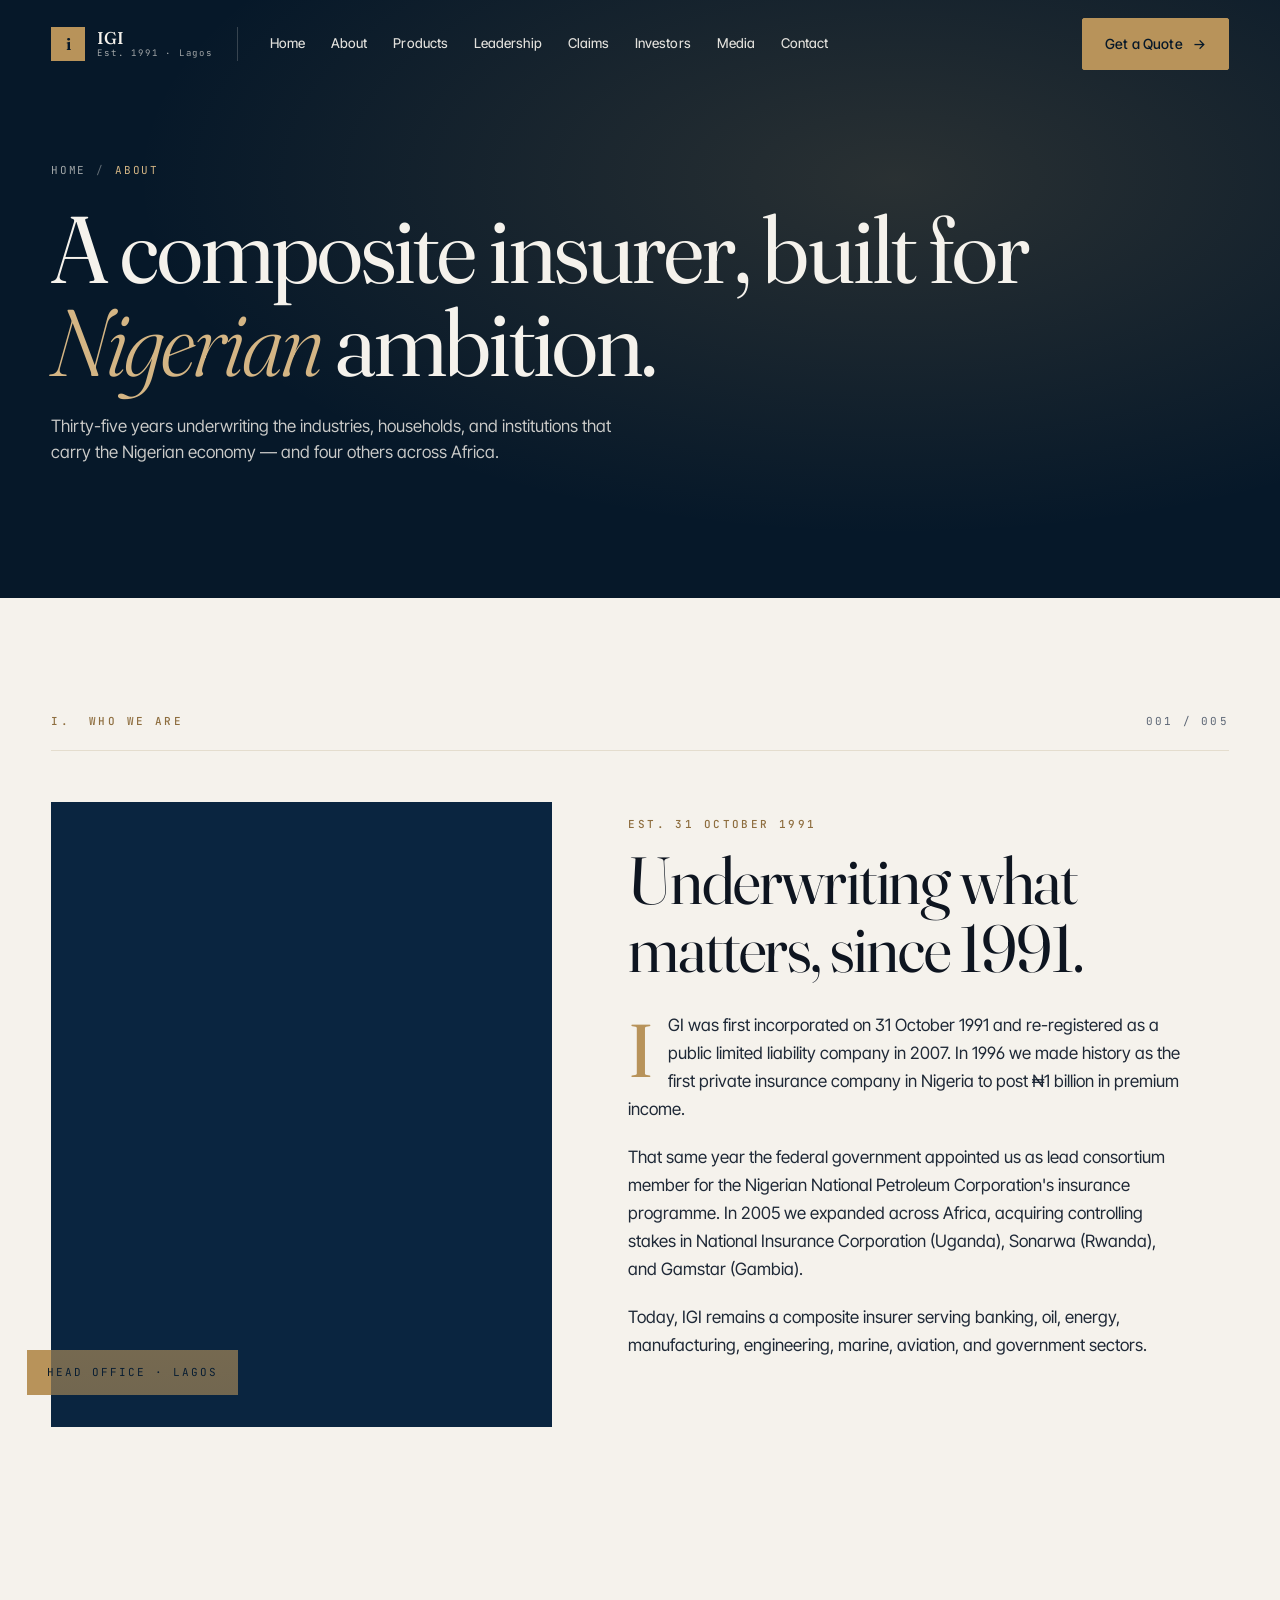
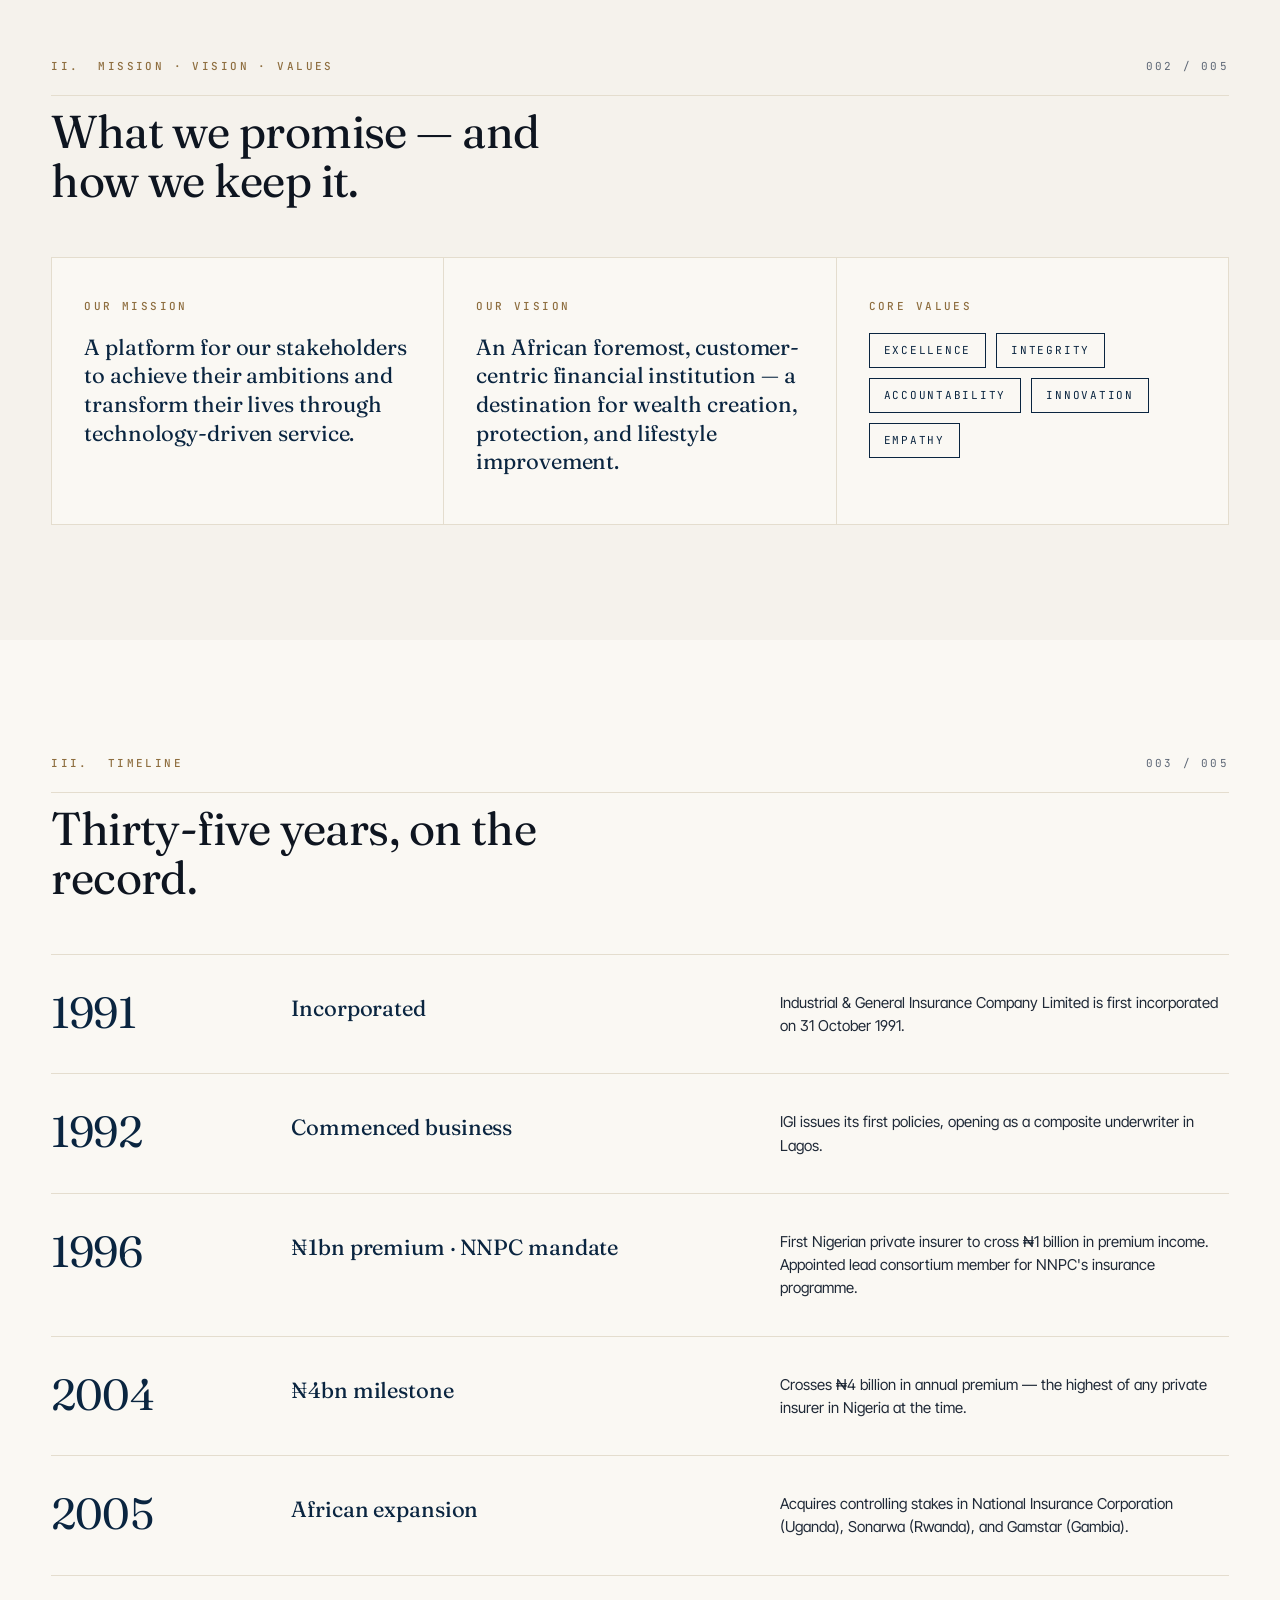
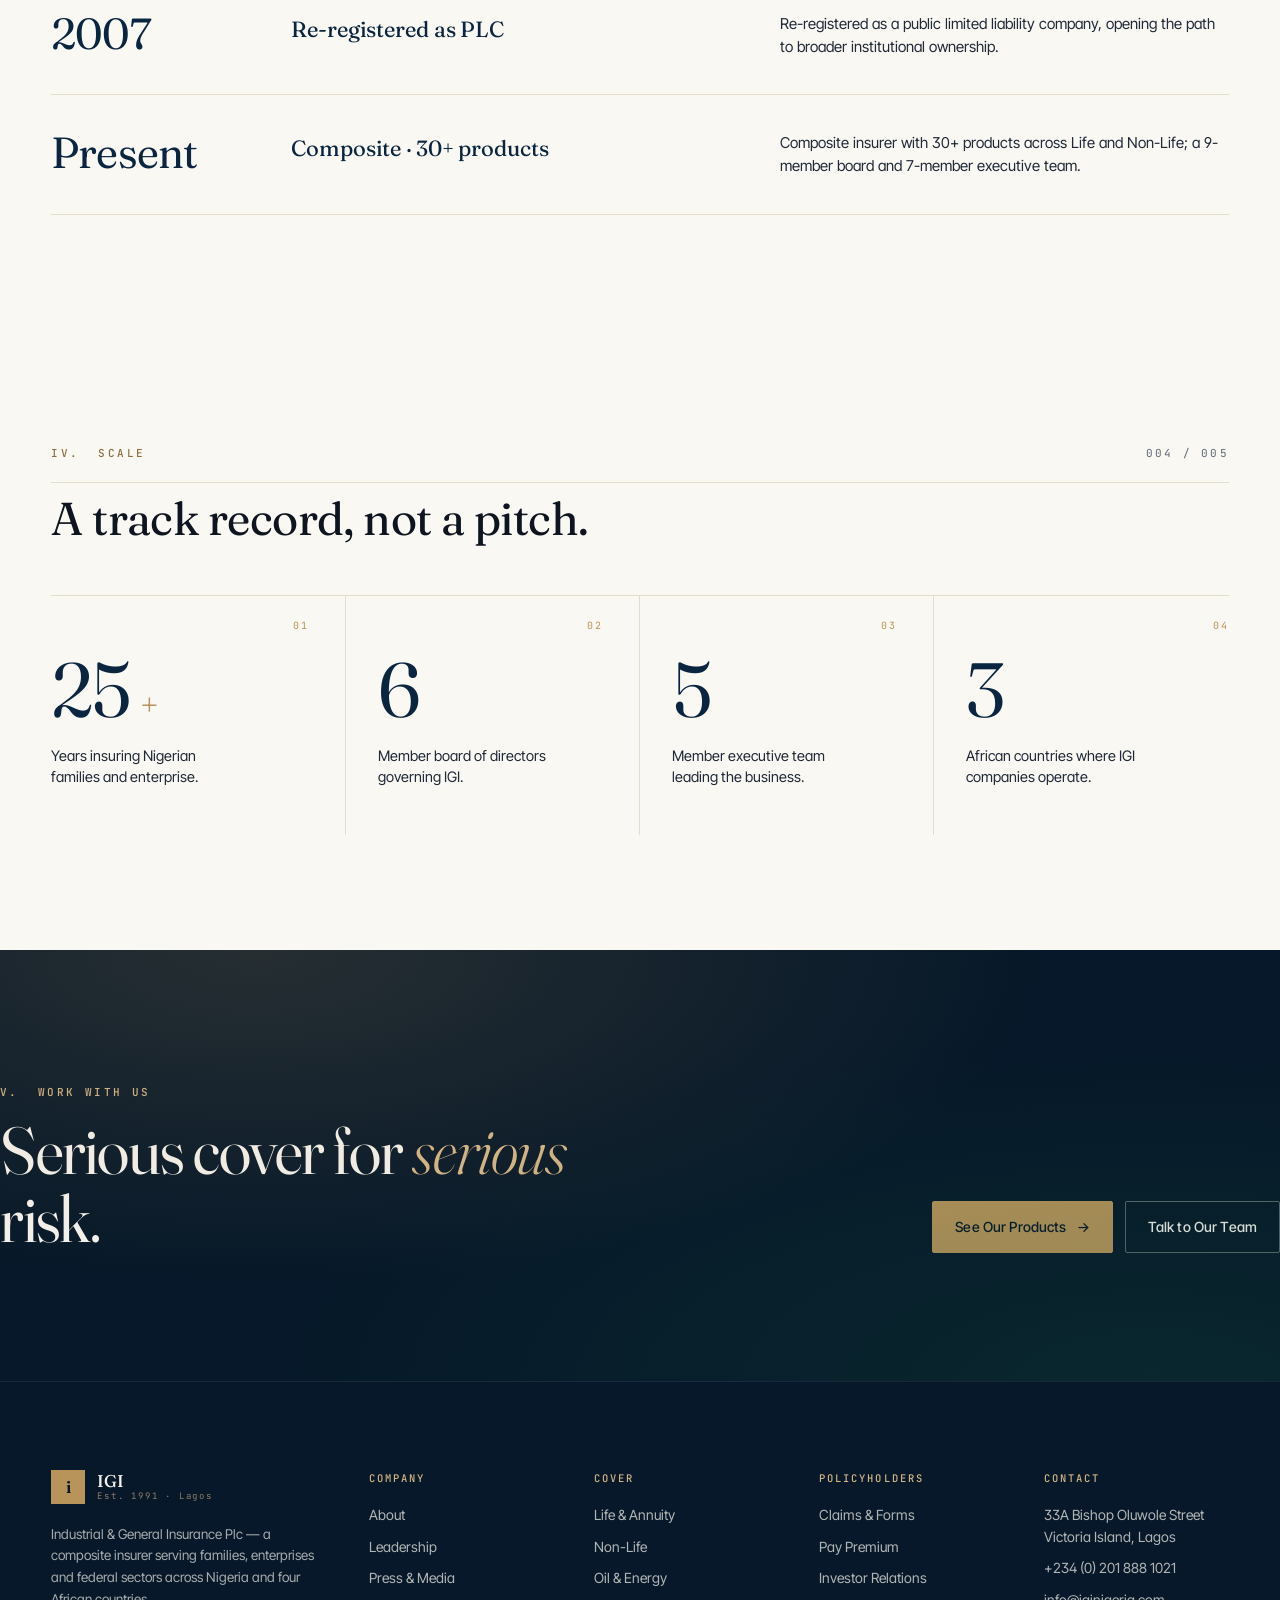
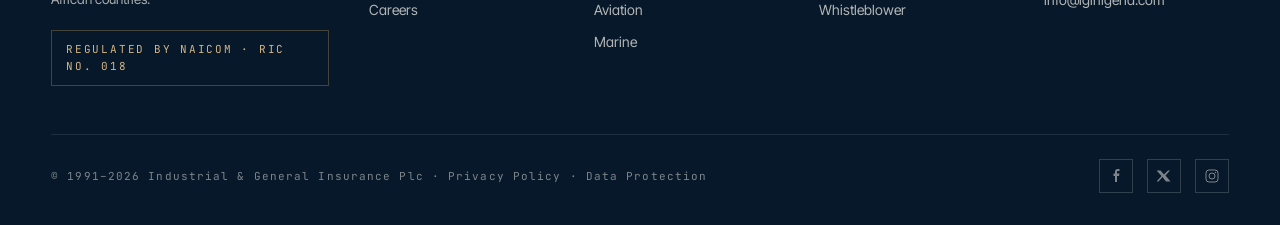
==== about.html @ 30a7a29e "Initial commit — IGI speculative redesign Static HTML/CSS/JS build of Industrial & General Insurance" ====
<!doctype html>
<html lang="en">
<head>
<meta charset="utf-8">
<meta name="viewport" content="width=device-width, initial-scale=1">
<title>About · IGI</title>
<link rel="preconnect" href="https://fonts.googleapis.com">
<link rel="preconnect" href="https://fonts.gstatic.com" crossorigin>
<link href="https://fonts.googleapis.com/css2?family=Fraunces:ital,opsz,wght@0,9..144,300..600;1,9..144,300..500&family=Inter+Tight:wght@380;400;450;500;600&family=JetBrains+Mono:wght@400;500&display=swap" rel="stylesheet">
<link rel="stylesheet" href="assets/styles.css">
</head>
<body>

<header class="nav is-light">
  <div class="container nav__inner">
    <a href="index.html" class="nav__logo">
      <div class="nav__logo-mark">i</div>
      <div class="nav__logo-text">IGI<small>Est. 1991 · Lagos</small></div>
    </a>
    <nav class="nav__links" aria-label="Primary">
      <a class="nav__link" href="index.html">Home</a>
      <a class="nav__link is-active" href="about.html">About</a>
      <a class="nav__link" href="products.html">Products</a>
      <a class="nav__link" href="leadership.html">Leadership</a>
      <a class="nav__link" href="claims.html">Claims</a>
      <a class="nav__link" href="investors.html">Investors</a>
      <a class="nav__link" href="media.html">Media</a>
      <a class="nav__link" href="contact.html">Contact</a>
    </nav>
    <div class="nav__cta">
      <a href="index.html#quote" class="btn btn--primary">Get a Quote <span class="btn__arrow">→</span></a>
      <button class="nav__toggle" type="button" aria-label="Toggle menu" aria-expanded="false">
        <span></span><span></span><span></span>
      </button>
    </div>
  </div>
</header>
<nav class="nav__mobile" aria-label="Mobile">
  <a href="index.html">Home</a>
  <a href="about.html" class="is-active">About</a>
  <a href="products.html">Products</a>
  <a href="leadership.html">Leadership</a>
  <a href="claims.html">Claims</a>
  <a href="investors.html">Investors</a>
  <a href="media.html">Media</a>
  <a href="contact.html">Contact</a>
  <a href="index.html#quote" class="btn btn--primary">Get a Quote <span class="btn__arrow">→</span></a>
</nav>

<!-- PAGE HERO -->
<section class="page-hero" data-screen-label="01 About Hero">
  <div class="container">
    <div class="crumbs">
      <a href="index.html">Home</a><span class="crumbs__sep">/</span><span style="color:var(--brass-light)">About</span>
    </div>
    <h1 class="display-xl" style="margin-top:24px">A composite insurer, built for <em>Nigerian</em> ambition.</h1>
    <p class="page-hero__lede lede" style="margin-top:24px">Thirty-five years underwriting the industries, households, and institutions that carry the Nigerian economy — and four others across Africa.</p>
  </div>
</section>

<!-- INTRO + DROP CAP -->
<section class="section history">
  <div class="container">
    <div class="section-head reveal">
      <div class="section-head__row">
        <span class="eyebrow">I. &nbsp;Who we are</span>
        <span class="numeral">001 / 005</span>
      </div>
    </div>
    <div class="history__grid">
      <div class="history__media reveal">
        <div class="ph" data-ph="IGI Head Office / Victoria Island, Lagos" data-ratio="4/5" data-ph-variant="brass"></div>
        <div class="tag">Head Office · Lagos</div>
      </div>
      <div class="history__copy reveal">
        <span class="eyebrow">Est. 31 October 1991</span>
        <h2 class="display-l">Underwriting what matters, since 1991.</h2>
        <p class="body-l drop">IGI was first incorporated on 31 October 1991 and re-registered as a public limited liability company in 2007. In 1996 we made history as the first private insurance company in Nigeria to post ₦1 billion in premium income.</p>
        <p class="body-l">That same year the federal government appointed us as lead consortium member for the Nigerian National Petroleum Corporation's insurance programme. In 2005 we expanded across Africa, acquiring controlling stakes in National Insurance Corporation (Uganda), Sonarwa (Rwanda), and Gamstar (Gambia).</p>
        <p class="body-l">Today, IGI remains a composite insurer serving banking, oil, energy, manufacturing, engineering, marine, aviation, and government sectors.</p>
      </div>
    </div>
  </div>
</section>

<!-- MISSION / VISION / VALUES -->
<section class="section" style="background:var(--ivory)" data-screen-label="03 MVV">
  <div class="container">
    <div class="section-head reveal">
      <div class="section-head__row">
        <span class="eyebrow">II. &nbsp;Mission · Vision · Values</span>
        <span class="numeral">002 / 005</span>
      </div>
      <h2 class="display-m" style="max-width:20ch; margin:0;">What we promise — and how we keep it.</h2>
    </div>
    <div class="mvv__grid reveal-stagger">
      <div class="mvv__cell">
        <h3>Our Mission</h3>
        <p>A platform for our stakeholders to achieve their ambitions and transform their lives through technology-driven service.</p>
      </div>
      <div class="mvv__cell">
        <h3>Our Vision</h3>
        <p>An African foremost, customer-centric financial institution — a destination for wealth creation, protection, and lifestyle improvement.</p>
      </div>
      <div class="mvv__cell">
        <h3>Core Values</h3>
        <div class="mvv__values" style="margin-top:8px;">
          <span>Excellence</span>
          <span>Integrity</span>
          <span>Accountability</span>
          <span>Innovation</span>
          <span>Empathy</span>
        </div>
      </div>
    </div>
  </div>
</section>

<!-- TIMELINE -->
<section class="section timeline" data-screen-label="04 Timeline">
  <div class="container">
    <div class="section-head reveal">
      <div class="section-head__row">
        <span class="eyebrow">III. &nbsp;Timeline</span>
        <span class="numeral">003 / 005</span>
      </div>
      <h2 class="display-m" style="margin:0; max-width:18ch;">Thirty-five years, on the record.</h2>
    </div>
    <div class="timeline__list">
      <div class="tl-row reveal">
        <div class="tl-row__year">1991</div>
        <h3 class="tl-row__title">Incorporated</h3>
        <p class="tl-row__body">Industrial &amp; General Insurance Company Limited is first incorporated on 31 October 1991.</p>
      </div>
      <div class="tl-row reveal">
        <div class="tl-row__year">1992</div>
        <h3 class="tl-row__title">Commenced business</h3>
        <p class="tl-row__body">IGI issues its first policies, opening as a composite underwriter in Lagos.</p>
      </div>
      <div class="tl-row reveal">
        <div class="tl-row__year">1996</div>
        <h3 class="tl-row__title">₦1bn premium · NNPC mandate</h3>
        <p class="tl-row__body">First Nigerian private insurer to cross ₦1 billion in premium income. Appointed lead consortium member for NNPC's insurance programme.</p>
      </div>
      <div class="tl-row reveal">
        <div class="tl-row__year">2004</div>
        <h3 class="tl-row__title">₦4bn milestone</h3>
        <p class="tl-row__body">Crosses ₦4 billion in annual premium — the highest of any private insurer in Nigeria at the time.</p>
      </div>
      <div class="tl-row reveal">
        <div class="tl-row__year">2005</div>
        <h3 class="tl-row__title">African expansion</h3>
        <p class="tl-row__body">Acquires controlling stakes in National Insurance Corporation (Uganda), Sonarwa (Rwanda), and Gamstar (Gambia).</p>
      </div>
      <div class="tl-row reveal">
        <div class="tl-row__year">2007</div>
        <h3 class="tl-row__title">Re-registered as PLC</h3>
        <p class="tl-row__body">Re-registered as a public limited liability company, opening the path to broader institutional ownership.</p>
      </div>
      <div class="tl-row reveal">
        <div class="tl-row__year">Present</div>
        <h3 class="tl-row__title">Composite · 30+ products</h3>
        <p class="tl-row__body">Composite insurer with 30+ products across Life and Non-Life; a 9-member board and 7-member executive team.</p>
      </div>
    </div>
  </div>
</section>

<!-- STATS REUSE -->
<section class="section stats">
  <div class="container">
    <div class="section-head reveal">
      <div class="section-head__row">
        <span class="eyebrow">IV. &nbsp;Scale</span>
        <span class="numeral">004 / 005</span>
      </div>
      <h2 class="display-m" style="margin:0;">A track record, not a pitch.</h2>
    </div>
    <div class="stats__grid reveal-stagger">
      <div class="stats__cell">
        <span class="ix">01</span>
        <div class="num"><span data-count="35">0</span><span class="unit">+</span></div>
        <div class="label">Years insuring Nigerian families and enterprise.</div>
      </div>
      <div class="stats__cell">
        <span class="ix">02</span>
        <div class="num"><span data-count="9">0</span></div>
        <div class="label">Member board of directors governing IGI.</div>
      </div>
      <div class="stats__cell">
        <span class="ix">03</span>
        <div class="num"><span data-count="7">0</span></div>
        <div class="label">Member executive team leading the business.</div>
      </div>
      <div class="stats__cell">
        <span class="ix">04</span>
        <div class="num"><span data-count="4">0</span></div>
        <div class="label">African countries where IGI companies operate.</div>
      </div>
    </div>
  </div>
</section>

<!-- CTA BAND -->
<section class="cta-band">
  <div class="container cta-band__inner">
    <div class="reveal">
      <span class="eyebrow eyebrow--light">V. &nbsp;Work with us</span>
      <h2 class="display-l" style="margin-top:14px;">Serious cover for <em>serious</em> risk.</h2>
    </div>
    <div class="cta-band__actions reveal">
      <a href="products.html" class="btn btn--primary">See Our Products <span class="btn__arrow">→</span></a>
      <a href="contact.html" class="btn btn--ghost">Talk to Our Team</a>
    </div>
  </div>
</section>

<footer class="footer">
  <div class="container">
    <div class="footer__top">
      <div class="footer__brand">
        <a href="index.html" class="nav__logo">
          <div class="nav__logo-mark">i</div>
          <div class="nav__logo-text" style="color:var(--ivory)">IGI<small style="color:var(--brass-light)">Est. 1991 · Lagos</small></div>
        </a>
        <p>Industrial &amp; General Insurance Plc — a composite insurer serving families, enterprises and federal sectors across Nigeria and four African countries.</p>
        <div class="footer__reg">Regulated by NAICOM · RIC No. 018</div>
      </div>
      <div class="footer__col"><h4>Company</h4><ul><li><a href="about.html">About</a></li><li><a href="leadership.html">Leadership</a></li><li><a href="media.html">Press &amp; Media</a></li><li><a href="#careers">Careers</a></li></ul></div>
      <div class="footer__col"><h4>Cover</h4><ul><li><a href="products.html#life">Life &amp; Annuity</a></li><li><a href="products.html#non-life">Non-Life</a></li><li><a href="products.html#oil">Oil &amp; Energy</a></li><li><a href="products.html#aviation">Aviation</a></li><li><a href="products.html#marine">Marine</a></li></ul></div>
      <div class="footer__col"><h4>Policyholders</h4><ul><li><a href="claims.html">Claims &amp; Forms</a></li><li><a href="#pay">Pay Premium</a></li><li><a href="investors.html">Investor Relations</a></li><li><a href="#whistle">Whistleblower</a></li></ul></div>
      <div class="footer__col"><h4>Contact</h4><ul><li>33A Bishop Oluwole Street<br>Victoria Island, Lagos</li><li><a href="tel:+2342018881021">+234 (0) 201 888 1021</a></li><li><a href="mailto:info@iginigeria.com">info@iginigeria.com</a></li></ul></div>
    </div>
    <div class="footer__bottom">
      <div>© 1991–2026 Industrial &amp; General Insurance Plc · Privacy Policy · Data Protection</div>
      <div class="footer__social">
        <a href="#" aria-label="Facebook"><svg width="14" height="14" viewBox="0 0 14 14" fill="none"><path d="M8 13V7h2l.5-2.5H8V3c0-.7.3-1 1-1h1.5V0H9C6.8 0 6 1.2 6 3v1.5H4.5V7H6v6h2Z" fill="currentColor"/></svg></a>
        <a href="#" aria-label="Twitter"><svg width="14" height="14" viewBox="0 0 14 14" fill="none"><path d="M11 1.5h2l-4.5 5 5 6H9l-3.5-4.5L1.5 12.5H-.5l5-5.5L-.5 1.5h4L7 5.5 11 1.5Z" fill="currentColor"/></svg></a>
        <a href="#" aria-label="Instagram"><svg width="14" height="14" viewBox="0 0 14 14" fill="none"><rect x="1" y="1" width="12" height="12" rx="3" stroke="currentColor"/><circle cx="7" cy="7" r="3" stroke="currentColor"/><circle cx="10.5" cy="3.5" r=".7" fill="currentColor"/></svg></a>
      </div>
    </div>
  </div>
</footer>

<script src="assets/placeholder.js"></script>
<script src="assets/site.js"></script>
</body>
</html>
---- assets/styles.css ----
/* ============================================
   IGI — Industrial & General Insurance Plc
   Design tokens + global styles
   ============================================ */

:root {
  --navy:        #0A2540;
  --navy-deep:   #061829;
  --navy-700:    #163454;
  --navy-600:    #22456B;
  --brass:       #B8935A;
  --brass-light: #D4B584;
  --brass-deep:  #8E6E3F;
  --emerald:     #14533D;
  --ivory:       #F5F2EC;
  --paper:       #FAF8F3;
  --paper-2:     #EFEAE0;
  --graphite:    #1F2937;
  --ink:         #0E1520;
  --muted:       #5C6675;
  --rule:        #E4DDCE;
  --rule-dark:   rgba(245,242,236,0.14);

  --f-display: 'Fraunces', 'Canela', Georgia, serif;
  --f-body:    'Inter Tight', 'Inter', -apple-system, BlinkMacSystemFont, 'Helvetica Neue', Arial, sans-serif;
  --f-mono:    'JetBrains Mono', ui-monospace, 'SF Mono', Menlo, monospace;

  --pad-x: clamp(20px, 4vw, 72px);
  --maxw: 1360px;

  --ease: cubic-bezier(.2,.7,.2,1);
}

* { box-sizing: border-box; }
html, body { margin: 0; padding: 0; }
html { scroll-behavior: smooth; }
body {
  font-family: var(--f-body);
  color: var(--ink);
  background: var(--paper);
  -webkit-font-smoothing: antialiased;
  font-feature-settings: "ss01","cv11";
  line-height: 1.55;
  font-size: 16px;
}

img, svg { display: block; max-width: 100%; }
a { color: inherit; text-decoration: none; }

/* ---------- Type scale ---------- */
.display-xl {
  font-family: var(--f-display);
  font-weight: 380;
  font-size: clamp(48px, 7.4vw, 104px);
  line-height: 0.98;
  letter-spacing: -0.02em;
  font-variation-settings: "opsz" 144, "SOFT" 30;
}
.display-l {
  font-family: var(--f-display);
  font-weight: 380;
  font-size: clamp(40px, 5.2vw, 72px);
  line-height: 1.02;
  letter-spacing: -0.018em;
  font-variation-settings: "opsz" 144;
}
.display-m {
  font-family: var(--f-display);
  font-weight: 400;
  font-size: clamp(32px, 3.6vw, 52px);
  line-height: 1.06;
  letter-spacing: -0.012em;
}
.display-s {
  font-family: var(--f-display);
  font-weight: 420;
  font-size: clamp(24px, 2.2vw, 32px);
  line-height: 1.15;
  letter-spacing: -0.005em;
}
.lede {
  font-family: var(--f-body);
  font-size: clamp(17px, 1.3vw, 20px);
  line-height: 1.55;
  color: var(--graphite);
  max-width: 60ch;
  font-weight: 380;
}
.body-l { font-size: 17px; line-height: 1.65; color: var(--graphite); }
.body   { font-size: 15.5px; line-height: 1.65; color: var(--graphite); }
.small  { font-size: 13px; line-height: 1.55; color: var(--muted); }

.eyebrow {
  font-family: var(--f-mono);
  font-size: 11px;
  font-weight: 500;
  letter-spacing: 0.22em;
  text-transform: uppercase;
  color: var(--brass-deep);
}
.eyebrow--light { color: var(--brass-light); }

.numeral {
  font-family: var(--f-mono);
  font-size: 11px;
  letter-spacing: 0.2em;
  color: var(--muted);
}

/* ---------- Layout helpers ---------- */
.container {
  width: 100%;
  max-width: var(--maxw);
  margin: 0 auto;
  padding-left: var(--pad-x);
  padding-right: var(--pad-x);
}
section { position: relative; }
.section {
  padding-top: clamp(72px, 9vw, 140px);
  padding-bottom: clamp(72px, 9vw, 140px);
}
.section--tight { padding-top: clamp(48px, 6vw, 96px); padding-bottom: clamp(48px, 6vw, 96px); }
.rule { height: 1px; background: var(--rule); width: 100%; }
.rule--dark { background: var(--rule-dark); }
.section-head {
  display: grid;
  grid-template-columns: 1fr;
  gap: 12px;
  margin-bottom: clamp(32px, 4vw, 56px);
}
.section-head__row {
  display: flex; align-items: center; gap: 16px;
  padding-bottom: 20px; border-bottom: 1px solid var(--rule);
}
.section-head__row .numeral { margin-left: auto; }

/* ---------- Buttons ---------- */
.btn {
  display: inline-flex; align-items: center; gap: 10px;
  padding: 14px 22px;
  font-family: var(--f-body);
  font-size: 14px;
  font-weight: 500;
  letter-spacing: 0.01em;
  border-radius: 2px;
  border: 1px solid transparent;
  cursor: pointer;
  transition: all .35s var(--ease);
  white-space: nowrap;
  text-decoration: none;
}
.btn--primary {
  background: var(--brass);
  color: var(--navy-deep);
  border-color: var(--brass);
}
.btn--primary:hover { background: var(--brass-light); border-color: var(--brass-light); transform: translateY(-1px); }
.btn--ghost {
  background: transparent;
  color: var(--ivory);
  border-color: rgba(245,242,236,0.35);
}
.btn--ghost:hover { border-color: var(--brass-light); color: var(--brass-light); }
.btn--dark {
  background: var(--navy);
  color: var(--ivory);
  border-color: var(--navy);
}
.btn--dark:hover { background: var(--navy-deep); }
.btn--outline {
  background: transparent;
  color: var(--navy);
  border-color: var(--navy);
}
.btn--outline:hover { background: var(--navy); color: var(--ivory); }
.btn__arrow {
  display: inline-block; transition: transform .35s var(--ease);
}
.btn:hover .btn__arrow { transform: translateX(4px); }

.link-arrow {
  display: inline-flex; align-items: center; gap: 8px;
  font-size: 14px; font-weight: 500;
  color: var(--navy);
  padding-bottom: 2px;
  border-bottom: 1px solid currentColor;
  transition: gap .3s var(--ease);
}
.link-arrow:hover { gap: 14px; }
.link-arrow--light { color: var(--brass-light); }

/* ---------- Placeholder image wrapper ---------- */
.ph {
  display: block;
  width: 100%;
  aspect-ratio: var(--r, 16/9);
  overflow: hidden;
  background: #0A2540;
}
.ph[data-ratio="3/4"]  { --r: 3/4; }
.ph[data-ratio="4/5"]  { --r: 4/5; }
.ph[data-ratio="1/1"]  { --r: 1/1; }
.ph[data-ratio="21/9"] { --r: 21/9; }
.ph[data-ratio="4/3"]  { --r: 4/3; }

/* ---------- Reveal animations ---------- */
.reveal { opacity: 0; transform: translateY(24px); transition: opacity .9s var(--ease), transform .9s var(--ease); }
.reveal.in { opacity: 1; transform: none; }
.reveal--right { transform: translateX(32px); }
.reveal--right.in { transform: none; }
.reveal-stagger > * { opacity: 0; transform: translateY(20px); transition: opacity .7s var(--ease), transform .7s var(--ease); }
.reveal-stagger.in > * { opacity: 1; transform: none; }
.reveal-stagger.in > *:nth-child(1) { transition-delay: .00s; }
.reveal-stagger.in > *:nth-child(2) { transition-delay: .06s; }
.reveal-stagger.in > *:nth-child(3) { transition-delay: .12s; }
.reveal-stagger.in > *:nth-child(4) { transition-delay: .18s; }
.reveal-stagger.in > *:nth-child(5) { transition-delay: .24s; }
.reveal-stagger.in > *:nth-child(6) { transition-delay: .30s; }
.reveal-stagger.in > *:nth-child(7) { transition-delay: .36s; }
.reveal-stagger.in > *:nth-child(8) { transition-delay: .42s; }

/* ---------- NAV ---------- */
.nav {
  position: fixed; top: 0; left: 0; right: 0;
  z-index: 100;
  padding: 18px 0;
  transition: padding .35s var(--ease), background .35s var(--ease), border-color .35s var(--ease), backdrop-filter .35s var(--ease);
  border-bottom: 1px solid transparent;
}
.nav__inner {
  display: flex; align-items: center; gap: 32px;
}
.nav.is-light { background: transparent; }
.nav.is-light .nav__link,
.nav.is-light .nav__logo-text { color: var(--ivory); }
.nav.is-light .nav__link-sep { background: rgba(245,242,236,0.25); }
.nav.is-scrolled {
  background: rgba(250,248,243,0.92);
  backdrop-filter: blur(16px);
  -webkit-backdrop-filter: blur(16px);
  border-bottom-color: var(--rule);
  padding: 10px 0;
}
.nav.is-scrolled .nav__link,
.nav.is-scrolled .nav__logo-text { color: var(--navy); }
.nav.is-scrolled .nav__link-sep { background: var(--rule); }

.nav__logo {
  display: flex; align-items: center; gap: 12px;
  padding-right: 24px; border-right: 1px solid rgba(245,242,236,0.2);
  transition: border-color .35s var(--ease);
}
.nav.is-scrolled .nav__logo { border-right-color: var(--rule); }
.nav__logo-mark {
  width: 34px; height: 34px;
  display: grid; place-items: center;
  background: var(--brass);
  color: var(--navy-deep);
  font-family: var(--f-display);
  font-weight: 600;
  font-size: 17px;
  letter-spacing: -0.02em;
}
.nav__logo-text {
  font-family: var(--f-display);
  font-weight: 500;
  font-size: 17px;
  letter-spacing: -0.01em;
  line-height: 1;
}
.nav__logo-text small {
  display: block;
  font-family: var(--f-mono);
  font-size: 9px;
  letter-spacing: 0.2em;
  margin-top: 3px;
  opacity: .65;
  font-weight: 400;
}
.nav__links {
  display: flex; align-items: center; gap: 26px;
  flex: 1;
}
.nav__link {
  font-size: 13.5px;
  font-weight: 450;
  letter-spacing: 0.005em;
  color: var(--ivory);
  opacity: .92;
  transition: opacity .25s var(--ease), color .25s var(--ease);
  position: relative;
}
.nav__link:hover { opacity: 1; color: var(--brass-light); }
.nav__link.is-active { color: var(--brass-light); }
.nav__cta {
  margin-left: auto;
  display: flex; align-items: center; gap: 14px;
}
.nav__phone {
  font-family: var(--f-mono);
  font-size: 12px;
  letter-spacing: 0.04em;
  color: var(--brass-light);
  opacity: .95;
}
.nav.is-scrolled .nav__phone { color: var(--brass-deep); }

@media (max-width: 900px) {
  .nav__links, .nav__phone { display: none; }
}

/* ---------- HERO ---------- */
.hero {
  position: relative;
  min-height: 100vh;
  min-height: 100svh;
  color: var(--ivory);
  background: var(--navy-deep);
  overflow: hidden;
  display: flex;
  align-items: flex-end;
}
.hero__bg {
  position: absolute; inset: 0;
  background: #051221;
}
.hero__bg::before {
  content: '';
  position: absolute; inset: 0;
  background-image:
    linear-gradient(180deg, rgba(6,24,41,0.45) 0%, rgba(6,24,41,0.7) 55%, rgba(6,24,41,0.95) 100%),
    url('https://images.unsplash.com/photo-1588401667987-e00844a56a33?w=1920&q=80&auto=format&fit=crop'),
    url('https://picsum.photos/seed/lagos-skyline-hero-dusk/1920/1080');
  background-size: cover, cover, cover;
  background-position: center, center, center;
  animation: kenBurns 18s var(--ease) infinite alternate;
}
.hero__bg::after {
  content: '';
  position: absolute; inset: 0;
  background:
    radial-gradient(ellipse at 70% 30%, rgba(184,147,90,0.22) 0%, transparent 55%),
    radial-gradient(ellipse at 20% 80%, rgba(20,83,61,0.25) 0%, transparent 55%);
  mix-blend-mode: screen;
}
@keyframes kenBurns {
  0%   { transform: scale(1.05) translate(0,0); }
  100% { transform: scale(1.15) translate(-1.5%, -1%); }
}
.hero__grid {
  position: absolute; inset: 0;
  background-image:
    linear-gradient(rgba(245,242,236,0.04) 1px, transparent 1px),
    linear-gradient(90deg, rgba(245,242,236,0.04) 1px, transparent 1px);
  background-size: 80px 80px;
  mask-image: linear-gradient(180deg, transparent 0%, black 30%, black 70%, transparent 100%);
  pointer-events: none;
}
.hero__content {
  position: relative; z-index: 2;
  width: 100%;
  padding-top: clamp(120px, 16vh, 200px);
  padding-bottom: clamp(40px, 6vh, 80px);
}
.hero__top {
  display: flex; align-items: center; gap: 16px;
  margin-bottom: clamp(40px, 7vh, 80px);
  opacity: 0; animation: fadeUp .9s var(--ease) .2s forwards;
}
.hero__top-line { flex: 1; height: 1px; background: rgba(245,242,236,0.25); max-width: 160px; }
.hero h1 {
  margin: 0;
  max-width: 18ch;
  color: var(--ivory);
  opacity: 0; animation: fadeUp 1.1s var(--ease) .35s forwards;
}
.hero h1 em {
  font-style: italic;
  color: var(--brass-light);
  font-weight: 300;
}
.hero__sub {
  max-width: 52ch;
  margin: clamp(20px, 2.5vw, 32px) 0 0;
  color: rgba(245,242,236,0.82);
  font-size: clamp(16px, 1.15vw, 19px);
  opacity: 0; animation: fadeUp 1.1s var(--ease) .55s forwards;
}
.hero__ctas {
  display: flex; flex-wrap: wrap; gap: 14px;
  margin-top: clamp(28px, 4vw, 44px);
  opacity: 0; animation: fadeUp 1.1s var(--ease) .75s forwards;
}
.hero__meta {
  display: grid;
  grid-template-columns: repeat(4, 1fr);
  gap: 40px;
  margin-top: clamp(56px, 8vh, 96px);
  padding-top: 28px;
  border-top: 1px solid rgba(245,242,236,0.18);
  opacity: 0; animation: fadeUp 1.1s var(--ease) .95s forwards;
}
.hero__meta-item .k {
  font-family: var(--f-display);
  font-size: clamp(22px, 2vw, 30px);
  color: var(--brass-light);
  font-weight: 400;
  line-height: 1;
  margin-bottom: 8px;
}
.hero__meta-item .l {
  font-family: var(--f-mono);
  font-size: 10.5px;
  letter-spacing: 0.18em;
  color: rgba(245,242,236,0.65);
  text-transform: uppercase;
}
@media (max-width: 760px) {
  .hero__meta { grid-template-columns: repeat(2, 1fr); gap: 24px; }
}

.hero__scroll {
  position: absolute;
  right: var(--pad-x);
  bottom: 32px;
  z-index: 3;
  display: flex; flex-direction: column; align-items: center; gap: 8px;
  font-family: var(--f-mono);
  font-size: 10px; letter-spacing: 0.2em;
  color: rgba(245,242,236,0.6);
  writing-mode: vertical-rl;
  transform: rotate(180deg);
}
.hero__scroll::after {
  content: ''; width: 1px; height: 48px; background: linear-gradient(to bottom, transparent, var(--brass-light));
  animation: scrollHint 1.8s var(--ease) infinite;
}
@keyframes scrollHint {
  0% { transform: translateY(-10px); opacity: 0; }
  40% { opacity: 1; }
  100% { transform: translateY(10px); opacity: 0; }
}
@media (max-width: 900px) { .hero__scroll { display: none; } }

@keyframes fadeUp {
  from { opacity: 0; transform: translateY(24px); }
  to   { opacity: 1; transform: none; }
}

/* ---------- TRUST BAR ---------- */
.trust {
  background: var(--ivory);
  padding: clamp(48px, 6vw, 72px) 0;
  border-bottom: 1px solid var(--rule);
}
.trust__caption {
  text-align: center;
  margin-bottom: 32px;
  font-family: var(--f-display);
  font-size: clamp(16px, 1.3vw, 19px);
  color: var(--navy);
  font-style: italic;
  font-weight: 380;
}
.marquee {
  overflow: hidden;
  mask-image: linear-gradient(90deg, transparent 0%, black 12%, black 88%, transparent 100%);
  -webkit-mask-image: linear-gradient(90deg, transparent 0%, black 12%, black 88%, transparent 100%);
}
.marquee__track {
  display: flex;
  gap: 72px;
  width: max-content;
  animation: marquee 42s linear infinite;
}
.marquee__item {
  display: flex; align-items: center; gap: 14px;
  padding: 18px 0;
  font-family: var(--f-display);
  font-size: 22px;
  font-weight: 450;
  letter-spacing: -0.01em;
  color: var(--navy);
  opacity: .72;
  white-space: nowrap;
}
.marquee__item::before {
  content: '';
  display: inline-block;
  width: 18px; height: 18px;
  background: var(--navy);
  clip-path: polygon(50% 0, 100% 50%, 50% 100%, 0 50%);
  opacity: .55;
}
@keyframes marquee {
  from { transform: translateX(0); }
  to   { transform: translateX(-50%); }
}

/* ---------- STATS ---------- */
.stats { background: var(--paper); }
.stats__head { margin-bottom: 56px; }
.stats__head h2 { margin: 0; }
.stats__grid {
  display: grid;
  grid-template-columns: repeat(4, 1fr);
  border-top: 1px solid var(--rule);
}
.stats__cell {
  padding: 56px 36px 48px 32px;
  border-right: 1px solid var(--rule);
  position: relative;
}
.stats__cell:first-child { padding-left: 0; }
.stats__cell:last-child { border-right: none; padding-right: 0; }
.stats__cell .num {
  font-family: var(--f-display);
  font-weight: 380;
  font-size: clamp(48px, 6vw, 84px);
  line-height: 1;
  letter-spacing: -0.03em;
  color: var(--navy);
  display: flex; align-items: baseline; gap: 4px;
}
.stats__cell .num .unit {
  font-size: 0.45em;
  color: var(--brass);
  font-weight: 400;
  margin-left: 6px;
}
.stats__cell .label {
  margin-top: 16px;
  font-size: 14.5px;
  color: var(--graphite);
  max-width: 22ch;
  line-height: 1.45;
}
.stats__cell .ix {
  position: absolute; top: 22px; right: 36px;
  font-family: var(--f-mono);
  font-size: 10px;
  letter-spacing: 0.2em;
  color: var(--brass);
}
.stats__cell:last-child .ix { right: 0; }
@media (max-width: 900px) {
  .stats__grid { grid-template-columns: repeat(2, 1fr); }
  .stats__cell:nth-child(2) { border-right: none; }
  .stats__cell:nth-child(-n+2) { border-bottom: 1px solid var(--rule); }
}

/* ---------- PRODUCTS GRID ---------- */
.products { background: var(--paper); }
.products__grid {
  display: grid;
  grid-template-columns: repeat(4, 1fr);
  gap: 0;
  border-top: 1px solid var(--rule);
  border-left: 1px solid var(--rule);
}
.pcard {
  position: relative;
  padding: 32px 28px 88px;
  border-right: 1px solid var(--rule);
  border-bottom: 1px solid var(--rule);
  background: var(--paper);
  cursor: pointer;
  transition: background .5s var(--ease), transform .5s var(--ease);
  overflow: hidden;
}
.pcard::before {
  content: '';
  position: absolute; inset: 0;
  background: var(--navy);
  transform: translateY(100%);
  transition: transform .55s var(--ease);
  z-index: 0;
}
.pcard > * { position: relative; z-index: 1; transition: color .4s var(--ease); }
.pcard:hover::before { transform: translateY(0); }
.pcard:hover .pcard__title,
.pcard:hover .pcard__desc,
.pcard:hover .pcard__num,
.pcard:hover .pcard__arrow,
.pcard:hover .pcard__icon svg { color: var(--ivory); }
.pcard:hover .pcard__icon svg path,
.pcard:hover .pcard__icon svg circle,
.pcard:hover .pcard__icon svg rect,
.pcard:hover .pcard__icon svg line,
.pcard:hover .pcard__icon svg polyline,
.pcard:hover .pcard__icon svg polygon { stroke: var(--brass-light); }
.pcard:hover .pcard__arrow-line { background: var(--brass-light); }
.pcard:hover .pcard__arrow svg { transform: translateX(8px); }

.pcard__num {
  font-family: var(--f-mono);
  font-size: 10.5px;
  letter-spacing: 0.2em;
  color: var(--brass-deep);
}
.pcard__icon {
  width: 56px; height: 56px;
  margin: 28px 0 36px;
  display: grid; place-items: center;
}
.pcard__icon svg { width: 100%; height: 100%; color: var(--navy); }
.pcard__icon svg path, .pcard__icon svg circle, .pcard__icon svg rect,
.pcard__icon svg line, .pcard__icon svg polyline, .pcard__icon svg polygon {
  stroke: var(--navy);
  stroke-width: 1.25;
  fill: none;
  stroke-linecap: round;
  stroke-linejoin: round;
  transition: stroke .4s var(--ease);
}
.pcard:hover .pcard__icon { animation: iconPop .6s var(--ease); }
@keyframes iconPop {
  0% { transform: scale(1); }
  40% { transform: scale(1.08); }
  100% { transform: scale(1); }
}
.pcard__title {
  font-family: var(--f-display);
  font-size: 22px;
  font-weight: 440;
  line-height: 1.15;
  letter-spacing: -0.008em;
  color: var(--navy);
  margin: 0 0 10px;
}
.pcard__desc {
  font-size: 14px;
  line-height: 1.55;
  color: var(--graphite);
  margin: 0;
}
.pcard__arrow {
  position: absolute;
  left: 28px; right: 28px;
  bottom: 26px;
  display: flex; align-items: center; gap: 10px;
  font-family: var(--f-mono);
  font-size: 11px;
  letter-spacing: 0.16em;
  color: var(--navy);
  text-transform: uppercase;
  z-index: 1;
}
.pcard__arrow-line { flex: 1; height: 1px; background: var(--rule); transition: background .4s var(--ease); }
.pcard__arrow svg { transition: transform .4s var(--ease); }

@media (max-width: 1100px) { .products__grid { grid-template-columns: repeat(2, 1fr); } }
@media (max-width: 560px)  { .products__grid { grid-template-columns: 1fr; } }

/* ---------- HISTORY SPLIT ---------- */
.history { background: var(--ivory); }
.history__grid {
  display: grid;
  grid-template-columns: 5fr 6fr;
  gap: clamp(40px, 6vw, 96px);
  align-items: start;
}
.history__media { position: relative; }
.history__media .ph { aspect-ratio: 4/5; }
.history__media .tag {
  position: absolute;
  left: -24px; bottom: 32px;
  background: var(--brass);
  color: var(--navy-deep);
  padding: 14px 20px;
  font-family: var(--f-mono);
  font-size: 11px;
  letter-spacing: 0.18em;
  text-transform: uppercase;
}
.history__copy { padding-top: 8px; }
.history__copy h2 { margin: 12px 0 28px; max-width: 16ch; }
.history__copy p { margin: 0 0 20px; max-width: 56ch; }
.history__copy .drop::first-letter {
  font-family: var(--f-display);
  font-size: 4.4em;
  float: left;
  line-height: .85;
  padding: 8px 14px 0 0;
  color: var(--brass);
  font-weight: 400;
}
.history__cta { margin-top: 32px; }
@media (max-width: 900px) {
  .history__grid { grid-template-columns: 1fr; }
  .history__media .tag { left: 16px; bottom: 16px; }
}

/* ---------- PARALLAX / SPECIALIST ---------- */
.specialist {
  position: relative;
  color: var(--ivory);
  overflow: hidden;
  background: var(--navy-deep);
}
.specialist__bg {
  position: absolute; inset: -10% 0;
  background-image:
    linear-gradient(180deg, rgba(6,24,41,0.72) 0%, rgba(6,24,41,0.94) 100%),
    url('https://images.unsplash.com/photo-1548337138-e87d889cc369?w=1920&q=80&auto=format&fit=crop'),
    url('https://picsum.photos/seed/specialist-risk-industrial/1920/1200');
  background-size: cover, cover, cover;
  background-position: center, center, center;
  will-change: transform;
}
.specialist::before {
  content: '';
  position: absolute; inset: 0;
  background: radial-gradient(ellipse at 80% 20%, rgba(184,147,90,0.18), transparent 60%);
  z-index: 1;
}
.specialist .container { position: relative; z-index: 2; }
.specialist__head { max-width: 58ch; margin-bottom: clamp(48px, 6vw, 80px); }
.specialist__head h2 { color: var(--ivory); margin: 12px 0 20px; }
.specialist__head h2 em { font-style: italic; color: var(--brass-light); font-weight: 300; }
.specialist__head p { color: rgba(245,242,236,0.82); }
.specialist__grid {
  display: grid;
  grid-template-columns: repeat(3, 1fr);
  gap: 24px;
}
.scard {
  position: relative;
  overflow: hidden;
  background: var(--navy);
  border: 1px solid rgba(245,242,236,0.08);
  transition: transform .55s var(--ease), border-color .55s var(--ease);
}
.scard:hover { transform: translateY(-6px); border-color: rgba(184,147,90,0.5); }
.scard .ph { aspect-ratio: 4/5; }
.scard__body {
  padding: 24px 24px 28px;
  border-top: 1px solid rgba(245,242,236,0.08);
}
.scard__kicker {
  font-family: var(--f-mono);
  font-size: 10.5px;
  letter-spacing: 0.2em;
  color: var(--brass-light);
  text-transform: uppercase;
}
.scard__title {
  font-family: var(--f-display);
  font-size: 26px;
  font-weight: 420;
  letter-spacing: -0.01em;
  color: var(--ivory);
  margin: 10px 0 14px;
  line-height: 1.1;
}
.scard__desc {
  font-size: 14px;
  color: rgba(245,242,236,0.75);
  margin: 0 0 20px;
}
@media (max-width: 900px) { .specialist__grid { grid-template-columns: 1fr; } }

/* ---------- LEADERSHIP ---------- */
.leadership { background: var(--paper); }
.leadership__grid {
  display: grid;
  grid-template-columns: repeat(4, 1fr);
  gap: 24px;
  margin-top: 32px;
}
.lcard {
  display: flex; flex-direction: column;
  transition: transform .4s var(--ease);
}
.lcard:hover { transform: translateY(-4px); }
.lcard .ph { aspect-ratio: 4/5; background: #0A2540; }
.lcard__body { padding-top: 20px; }
.lcard__name {
  font-family: var(--f-display);
  font-size: 19px;
  font-weight: 440;
  color: var(--navy);
  letter-spacing: -0.005em;
  margin: 0 0 4px;
}
.lcard__role {
  font-family: var(--f-mono);
  font-size: 10.5px;
  letter-spacing: 0.16em;
  color: var(--brass-deep);
  text-transform: uppercase;
  margin: 0 0 12px;
}
.lcard__bio {
  font-size: 13.5px;
  color: var(--graphite);
  line-height: 1.55;
  margin: 0;
}
@media (max-width: 1000px) { .leadership__grid { grid-template-columns: repeat(2, 1fr); } }
@media (max-width: 560px)  { .leadership__grid { grid-template-columns: 1fr; } }

/* ---------- TESTIMONIALS ---------- */
.quotes {
  background: var(--ivory);
  overflow: hidden;
}
.quotes__track {
  display: flex;
  transition: transform .9s var(--ease);
}
.quote {
  flex: 0 0 100%;
  display: grid;
  grid-template-columns: 1fr 1.4fr;
  gap: clamp(40px, 6vw, 96px);
  align-items: center;
  padding: 16px 0;
}
.quote__mark {
  font-family: var(--f-display);
  font-size: clamp(160px, 20vw, 260px);
  color: var(--brass);
  line-height: 0.8;
  margin: 0;
  opacity: .8;
}
.quote__body p {
  font-family: var(--f-display);
  font-size: clamp(22px, 2.4vw, 34px);
  line-height: 1.28;
  font-weight: 380;
  color: var(--navy);
  letter-spacing: -0.01em;
  margin: 0;
  text-wrap: pretty;
}
.quote__meta {
  margin-top: 28px;
  padding-top: 18px;
  border-top: 1px solid var(--rule);
  display: flex; justify-content: space-between; align-items: baseline;
}
.quote__who {
  font-family: var(--f-body);
  font-size: 14px;
  color: var(--navy);
  font-weight: 500;
}
.quote__who span {
  display: block;
  font-weight: 400;
  color: var(--muted);
  font-size: 12.5px;
  margin-top: 2px;
}
.quotes__controls {
  display: flex; align-items: center; justify-content: space-between;
  margin-top: 32px;
}
.quotes__dots { display: flex; gap: 10px; }
.quotes__dot {
  width: 28px; height: 2px; background: var(--rule);
  border: none; padding: 0; cursor: pointer;
  transition: background .3s var(--ease);
}
.quotes__dot.is-active { background: var(--navy); }
.quotes__nav { display: flex; gap: 8px; }
.quotes__btn {
  width: 44px; height: 44px;
  display: grid; place-items: center;
  background: transparent;
  border: 1px solid var(--rule);
  cursor: pointer;
  transition: all .3s var(--ease);
  color: var(--navy);
}
.quotes__btn:hover { border-color: var(--navy); background: var(--navy); color: var(--ivory); }
@media (max-width: 800px) {
  .quote { grid-template-columns: 1fr; gap: 16px; }
  .quote__mark { font-size: 120px; }
}

/* ---------- CTA BAND ---------- */
.cta-band {
  background: var(--navy-deep);
  color: var(--ivory);
  position: relative;
  overflow: hidden;
}
.cta-band::before {
  content: '';
  position: absolute; inset: 0;
  background-image:
    linear-gradient(180deg, rgba(6,24,41,0.78), rgba(6,24,41,0.92)),
    url('https://images.unsplash.com/photo-1486406146926-c627a92ad1ab?w=1920&q=80&auto=format&fit=crop'),
    url('https://picsum.photos/seed/igi-cta-industrial/1920/800');
  background-size: cover, cover, cover;
  background-position: center, center, center;
}
.cta-band::after {
  content: '';
  position: absolute; inset: 0;
  background:
    radial-gradient(ellipse at 20% 0%, rgba(184,147,90,0.18), transparent 55%),
    radial-gradient(ellipse at 90% 100%, rgba(20,83,61,0.25), transparent 55%);
}
.cta-band__inner {
  position: relative;
  padding: clamp(72px, 10vw, 140px) 0;
  display: grid;
  grid-template-columns: 1.3fr 1fr;
  gap: 48px;
  align-items: end;
}
.cta-band h2 { margin: 0; color: var(--ivory); max-width: 16ch; }
.cta-band h2 em { font-style: italic; color: var(--brass-light); font-weight: 300; }
.cta-band__actions {
  display: flex; gap: 12px; flex-wrap: wrap;
  justify-content: flex-end;
}
@media (max-width: 800px) {
  .cta-band__inner { grid-template-columns: 1fr; }
  .cta-band__actions { justify-content: flex-start; }
}

/* ---------- FOOTER ---------- */
.footer {
  background: var(--navy-deep);
  color: rgba(245,242,236,0.72);
  border-top: 1px solid rgba(245,242,236,0.08);
  padding: clamp(56px, 7vw, 88px) 0 32px;
}
.footer a:hover { color: var(--brass-light); }
.footer__top {
  display: grid;
  grid-template-columns: 1.5fr 1fr 1fr 1fr 1fr;
  gap: 40px;
  padding-bottom: 48px;
  border-bottom: 1px solid rgba(245,242,236,0.1);
}
.footer__brand .nav__logo {
  padding: 0;
  border-right: none;
  margin-bottom: 20px;
}
.footer__brand .nav__logo-text { color: var(--ivory); }
.footer__brand p {
  font-size: 13.5px;
  color: rgba(245,242,236,0.68);
  line-height: 1.6;
  max-width: 34ch;
  margin: 0 0 20px;
}
.footer__reg {
  font-family: var(--f-mono);
  font-size: 11px;
  letter-spacing: 0.16em;
  color: var(--brass-light);
  text-transform: uppercase;
  padding: 10px 14px;
  border: 1px solid rgba(184,147,90,0.35);
  display: inline-block;
}
.footer__col h4 {
  font-family: var(--f-mono);
  font-size: 10.5px;
  letter-spacing: 0.2em;
  text-transform: uppercase;
  color: var(--brass-light);
  margin: 0 0 18px;
  font-weight: 500;
}
.footer__col ul { list-style: none; padding: 0; margin: 0; }
.footer__col li { margin-bottom: 10px; font-size: 14px; }
.footer__bottom {
  display: flex; justify-content: space-between; align-items: center;
  padding-top: 24px;
  font-family: var(--f-mono);
  font-size: 11px;
  letter-spacing: 0.1em;
  color: rgba(245,242,236,0.5);
  flex-wrap: wrap;
  gap: 16px;
}
.footer__social { display: flex; gap: 14px; }
.footer__social a {
  width: 34px; height: 34px;
  display: grid; place-items: center;
  border: 1px solid rgba(245,242,236,0.18);
  transition: all .3s var(--ease);
}
.footer__social a:hover { border-color: var(--brass-light); color: var(--brass-light); }
@media (max-width: 1000px) {
  .footer__top { grid-template-columns: 1fr 1fr; }
  .footer__brand { grid-column: 1 / -1; }
}

/* ---------- About / Products page shared ---------- */
.page-hero {
  padding: clamp(160px, 18vh, 220px) 0 clamp(72px, 9vw, 120px);
  background: var(--navy-deep);
  color: var(--ivory);
  position: relative;
  overflow: hidden;
}
.page-hero::before {
  content: '';
  position: absolute; inset: 0;
  background-image:
    linear-gradient(180deg, rgba(6,24,41,0.5), rgba(6,24,41,0.9)),
    var(--page-hero-img,
      url('https://images.unsplash.com/photo-1497366216548-37526070297c?w=1920&q=80&auto=format&fit=crop')
    ),
    url('https://picsum.photos/seed/igi-page-hero/1920/1080');
  background-size: cover, cover, cover;
  background-position: center, center, center;
}
.page-hero::after {
  content: '';
  position: absolute; inset: 0;
  background: radial-gradient(ellipse at 70% 30%, rgba(184,147,90,0.2), transparent 60%);
}
.page-hero .container { position: relative; z-index: 2; }
.page-hero h1 { margin: 16px 0 20px; color: var(--ivory); max-width: 18ch; }
.page-hero h1 em { font-style: italic; color: var(--brass-light); font-weight: 300; }
.page-hero__lede { color: rgba(245,242,236,0.82); max-width: 56ch; }
.crumbs {
  display: flex; gap: 10px; align-items: center;
  font-family: var(--f-mono); font-size: 11px; letter-spacing: 0.16em;
  color: rgba(245,242,236,0.65); text-transform: uppercase;
}
.crumbs a:hover { color: var(--brass-light); }
.crumbs__sep { opacity: .6; }

/* ---------- TIMELINE (About) ---------- */
.timeline { background: var(--paper); }
.timeline__list {
  border-top: 1px solid var(--rule);
}
.tl-row {
  display: grid;
  grid-template-columns: 200px 1fr 1fr;
  gap: 40px;
  padding: 36px 0;
  border-bottom: 1px solid var(--rule);
  align-items: start;
  transition: background .4s var(--ease);
}
.tl-row:hover { background: var(--ivory); }
.tl-row__year {
  font-family: var(--f-display);
  font-size: clamp(32px, 3.4vw, 48px);
  font-weight: 380;
  letter-spacing: -0.02em;
  color: var(--navy);
  line-height: 1;
}
.tl-row__title {
  font-family: var(--f-display);
  font-size: 22px;
  color: var(--navy);
  font-weight: 430;
  letter-spacing: -0.005em;
  margin: 0;
}
.tl-row__body {
  font-size: 15px; color: var(--graphite); margin: 0;
}
@media (max-width: 800px) {
  .tl-row { grid-template-columns: 1fr; gap: 8px; }
}

/* MVV */
.mvv__grid {
  display: grid;
  grid-template-columns: repeat(3, 1fr);
  gap: 1px;
  background: var(--rule);
  border: 1px solid var(--rule);
}
.mvv__cell {
  background: var(--paper);
  padding: 40px 32px 48px;
}
.mvv__cell h3 {
  font-family: var(--f-mono);
  font-size: 11px;
  letter-spacing: 0.22em;
  color: var(--brass-deep);
  text-transform: uppercase;
  margin: 0 0 18px;
  font-weight: 500;
}
.mvv__cell p {
  font-family: var(--f-display);
  font-size: 22px;
  font-weight: 400;
  line-height: 1.3;
  color: var(--navy);
  letter-spacing: -0.005em;
  margin: 0;
}
.mvv__values {
  display: flex; flex-wrap: wrap; gap: 10px;
}
.mvv__values span {
  padding: 8px 14px;
  border: 1px solid var(--navy);
  font-family: var(--f-mono);
  font-size: 11px;
  letter-spacing: 0.16em;
  color: var(--navy);
  text-transform: uppercase;
}
@media (max-width: 800px) { .mvv__grid { grid-template-columns: 1fr; } }

/* ---------- Products page ---------- */
.prod-tabs {
  display: flex; gap: 0;
  border-bottom: 1px solid var(--rule);
  margin-bottom: clamp(40px, 5vw, 72px);
}
.prod-tab {
  padding: 20px 28px;
  background: transparent;
  border: none;
  border-bottom: 2px solid transparent;
  font-family: var(--f-body);
  font-size: 15px;
  font-weight: 500;
  color: var(--muted);
  cursor: pointer;
  transition: all .3s var(--ease);
  margin-bottom: -1px;
}
.prod-tab:hover { color: var(--navy); }
.prod-tab.is-active { color: var(--navy); border-bottom-color: var(--brass); }
.prod-tab span {
  font-family: var(--f-mono);
  font-size: 10.5px;
  color: var(--brass-deep);
  margin-left: 8px;
  letter-spacing: 0.1em;
}

.prod-group { margin-bottom: clamp(48px, 6vw, 80px); display: block; }
[data-tab-panel] { display: none; }
[data-tab-panel].is-active { display: block; }
.prod-group__head {
  display: flex; align-items: baseline; gap: 20px;
  border-bottom: 1px solid var(--rule);
  padding-bottom: 20px;
  margin-bottom: 0;
}
.prod-group__head h3 {
  font-family: var(--f-display);
  font-size: clamp(24px, 2.4vw, 32px);
  font-weight: 400;
  letter-spacing: -0.01em;
  color: var(--navy);
  margin: 0;
}
.prod-group__head .count {
  font-family: var(--f-mono);
  font-size: 11px;
  letter-spacing: 0.16em;
  color: var(--brass-deep);
  margin-left: auto;
  text-transform: uppercase;
}
.prod-list {
  display: grid;
  grid-template-columns: repeat(2, 1fr);
}
.prod-item {
  display: flex; align-items: center; gap: 20px;
  padding: 22px 24px 22px 0;
  border-bottom: 1px solid var(--rule);
  font-size: 15.5px;
  color: var(--navy);
  cursor: pointer;
  transition: padding-left .4s var(--ease), background .4s var(--ease);
  position: relative;
}
.prod-item:hover { padding-left: 24px; background: var(--ivory); }
.prod-item .nm {
  font-family: var(--f-mono);
  font-size: 10.5px;
  letter-spacing: 0.12em;
  color: var(--brass-deep);
  width: 44px;
}
.prod-item .nm-title { flex: 1; font-weight: 450; }
.prod-item .arrow {
  opacity: 0;
  transform: translateX(-6px);
  transition: all .35s var(--ease);
  color: var(--brass-deep);
}
.prod-item:hover .arrow { opacity: 1; transform: none; }
@media (max-width: 800px) { .prod-list { grid-template-columns: 1fr; } }

/* ---------- Utility ---------- */
.hidden { display: none !important; }
.center { text-align: center; }
.mt-l { margin-top: clamp(32px, 4vw, 56px); }

/* ============================================
   MOBILE HAMBURGER NAV
   ============================================ */
.nav__toggle {
  display: none;
  width: 40px;
  height: 40px;
  background: transparent;
  border: 1px solid rgba(245,242,236,0.25);
  padding: 0;
  cursor: pointer;
  position: relative;
  flex-shrink: 0;
  transition: border-color .25s var(--ease), background .25s var(--ease);
}
.nav.is-scrolled .nav__toggle { border-color: var(--rule); }
.nav__toggle span {
  position: absolute;
  left: 10px; right: 10px;
  height: 1px;
  background: var(--ivory);
  transition: transform .3s var(--ease), top .3s var(--ease), opacity .3s var(--ease), background .25s var(--ease);
}
.nav__toggle span:nth-child(1) { top: 13px; }
.nav__toggle span:nth-child(2) { top: 19px; }
.nav__toggle span:nth-child(3) { top: 25px; }
.nav.is-scrolled .nav__toggle span { background: var(--navy); }
.nav__toggle.is-open span:nth-child(1) { top: 19px; transform: rotate(45deg); }
.nav__toggle.is-open span:nth-child(2) { opacity: 0; }
.nav__toggle.is-open span:nth-child(3) { top: 19px; transform: rotate(-45deg); }

.nav__mobile {
  position: fixed;
  inset: 0;
  z-index: 99;
  background: var(--navy-deep);
  padding: 90px 24px 40px;
  transform: translateY(-100%);
  transition: transform .4s var(--ease);
  overflow-y: auto;
  display: flex;
  flex-direction: column;
  gap: 4px;
}
.nav__mobile.is-open { transform: translateY(0); }
.nav__mobile a {
  font-family: var(--f-display);
  font-size: 28px;
  font-weight: 380;
  color: var(--ivory);
  padding: 14px 0;
  border-bottom: 1px solid rgba(245,242,236,0.1);
  letter-spacing: -0.01em;
  transition: color .25s var(--ease);
}
.nav__mobile a:hover,
.nav__mobile a.is-active { color: var(--brass-light); }
.nav__mobile .btn {
  align-self: flex-start;
  margin-top: 24px;
}

body.nav-open { overflow: hidden; }

@media (max-width: 900px) {
  .nav__toggle { display: block; }
  .nav__cta .btn { display: none; }
}

/* ============================================
   MOBILE — r15 t35 l15 b35 padding + wrap all grids
   ============================================ */
@media (max-width: 768px) {
  :root {
    /* Horizontal container padding = 15px */
    --pad-x: 15px;
  }

  /* Vertical section padding = 35px top + 35px bottom */
  .section,
  .section--tight {
    padding-top: 35px;
    padding-bottom: 35px;
  }
  .trust {
    padding-top: 35px;
    padding-bottom: 35px;
  }
  .footer {
    padding-top: 35px;
    padding-bottom: 35px;
  }
  .cta-band__inner {
    padding-top: 35px;
    padding-bottom: 35px;
  }
  .page-hero {
    padding-top: 110px;
    padding-bottom: 35px;
  }

  /* Every container already uses --pad-x so horizontal is automatic.
     Enforce on anything that overrides it. */
  .container {
    padding-left: 15px;
    padding-right: 15px;
  }

  /* ---------- Force all grids/flex layouts to wrap single-column ---------- */
  .hero__meta {
    grid-template-columns: 1fr 1fr;
    gap: 20px;
    margin-top: 40px;
    padding-top: 20px;
  }
  .hero__top { flex-wrap: wrap; }
  .hero__top-line { display: none; }
  .hero h1 { max-width: 100%; }
  .hero__sub { max-width: 100%; }
  .hero__ctas { flex-direction: column; align-items: stretch; gap: 10px; }
  .hero__ctas .btn { justify-content: center; }

  .stats__grid {
    grid-template-columns: 1fr;
    border-left: 1px solid var(--rule);
  }
  .stats__cell {
    border-right: none !important;
    border-bottom: 1px solid var(--rule);
    padding: 28px 16px !important;
  }
  .stats__cell:last-child { border-bottom: none; }
  .stats__cell .ix { right: 16px !important; top: 16px; }

  .products__grid {
    grid-template-columns: 1fr;
    border-left: 1px solid var(--rule);
  }
  .pcard {
    padding: 24px 20px 80px;
  }
  .pcard__arrow { left: 20px; right: 20px; bottom: 22px; }
  .pcard__icon { margin: 20px 0 24px; width: 48px; height: 48px; }

  .history__grid {
    grid-template-columns: 1fr;
    gap: 28px;
  }
  .history__media .tag {
    left: 12px; bottom: 12px;
    padding: 10px 14px;
    font-size: 10px;
  }
  .history__copy h2 { max-width: 100%; }
  .history__copy p { max-width: 100%; }

  .specialist__grid {
    grid-template-columns: 1fr;
    gap: 16px;
  }
  .specialist__head { margin-bottom: 36px; }

  .leadership__grid {
    grid-template-columns: 1fr;
    gap: 20px;
    margin-top: 20px;
  }

  .quote {
    grid-template-columns: 1fr;
    gap: 12px;
    padding: 8px 0;
  }
  .quote__mark { font-size: 100px; }
  .quote__body p { font-size: 22px; line-height: 1.3; }
  .quotes__controls { margin-top: 24px; flex-wrap: wrap; gap: 16px; }

  .cta-band__inner {
    grid-template-columns: 1fr;
    gap: 24px;
  }
  .cta-band__actions {
    justify-content: stretch;
    flex-direction: column;
  }
  .cta-band__actions .btn { justify-content: center; }

  .footer__top {
    grid-template-columns: 1fr;
    gap: 28px;
    padding-bottom: 28px;
  }
  .footer__brand { grid-column: auto; }
  .footer__bottom {
    flex-direction: column;
    align-items: flex-start;
    gap: 14px;
    text-align: left;
  }

  /* Timeline + MVV on About page */
  .tl-row {
    grid-template-columns: 1fr;
    gap: 8px;
    padding: 24px 0;
  }
  .mvv__grid { grid-template-columns: 1fr; }
  .mvv__cell { padding: 28px 20px; }

  /* Products page tabs/lists */
  .prod-tabs { overflow-x: auto; flex-wrap: nowrap; }
  .prod-tab { padding: 16px 18px; white-space: nowrap; font-size: 14px; }
  .prod-list { grid-template-columns: 1fr; }
  .prod-item { padding: 18px 16px 18px 0; font-size: 15px; }
  .prod-group__head { flex-wrap: wrap; gap: 10px; }

  /* Section heads */
  .section-head { margin-bottom: 24px; }
  .section-head__row { flex-wrap: wrap; gap: 10px; padding-bottom: 14px; }

  /* Type scale tuning */
  .display-xl { font-size: clamp(40px, 10vw, 52px); }
  .display-l  { font-size: clamp(34px, 8.4vw, 44px); }
  .display-m  { font-size: clamp(28px, 7vw, 36px); }

  /* Marquee speed-up so it feels lively on small screen */
  .marquee__track { animation-duration: 32s; gap: 48px; }
  .marquee__item { font-size: 18px; padding: 12px 0; }

  /* Buttons full-width feel */
  .btn { padding: 12px 18px; font-size: 13.5px; }

  /* Kill hero scroll indicator on mobile (also already hidden at 900px) */
  .hero__scroll { display: none; }
}

/* Extra-small phones */
@media (max-width: 420px) {
  .hero__meta { grid-template-columns: 1fr; }
  .quote__mark { font-size: 80px; }
  .display-xl { font-size: 38px; }
}

/* Every flex row should wrap by default so nothing overflows at odd widths */
.hero__top,
.hero__ctas,
.cta-band__actions,
.footer__bottom,
.quotes__controls,
.nav__cta,
.section-head__row { flex-wrap: wrap; }
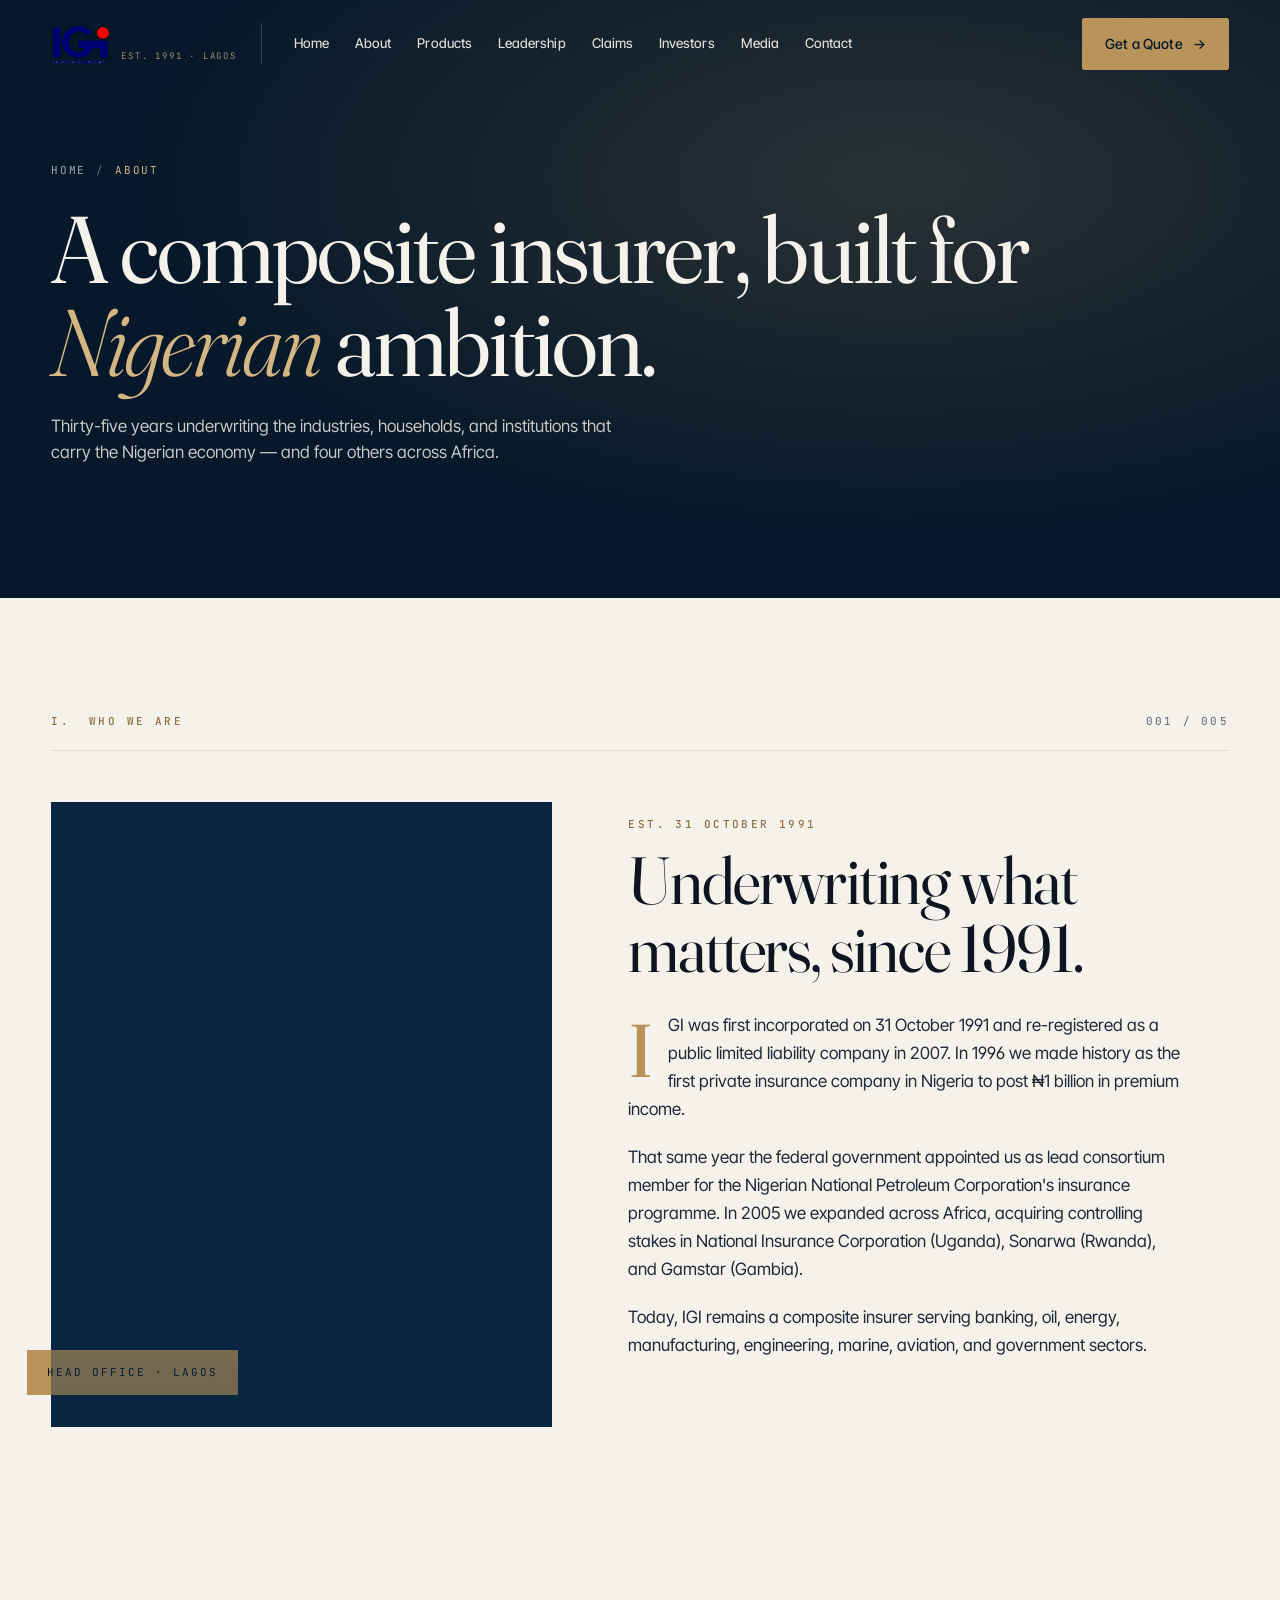
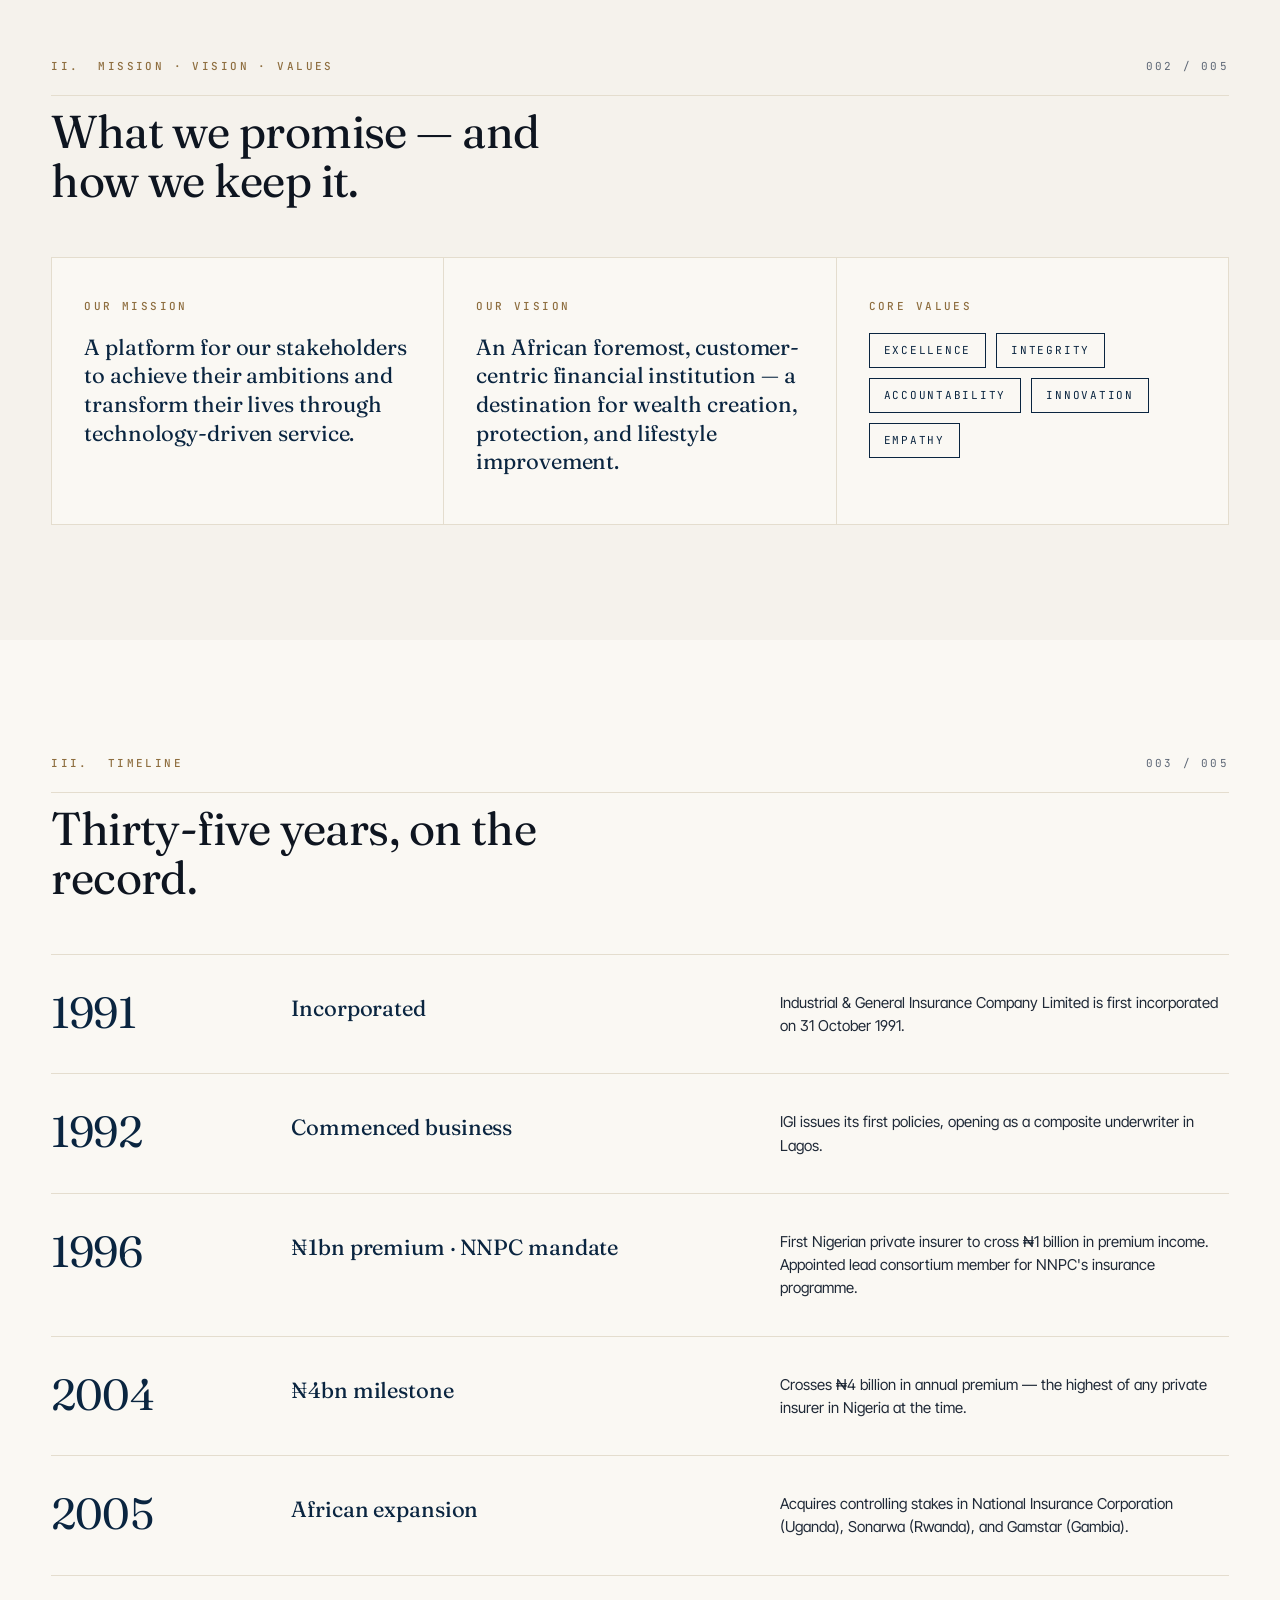
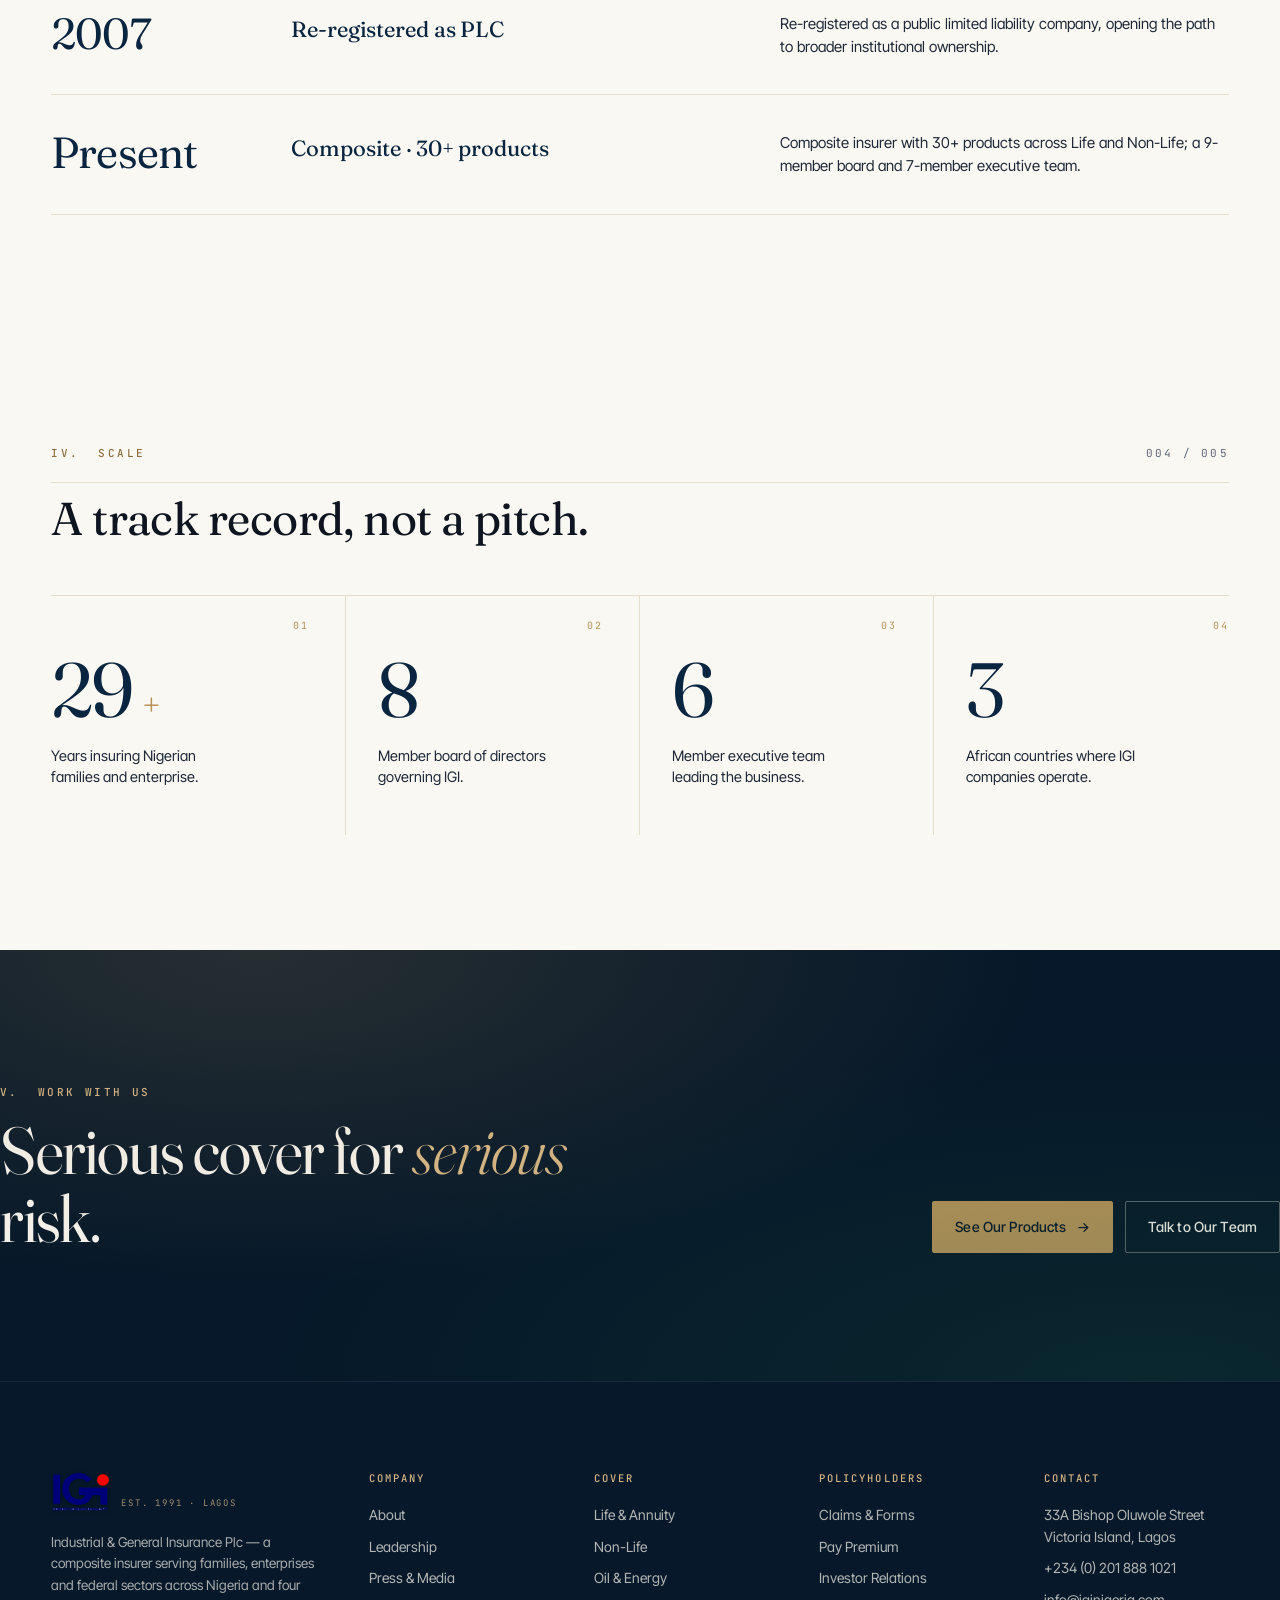
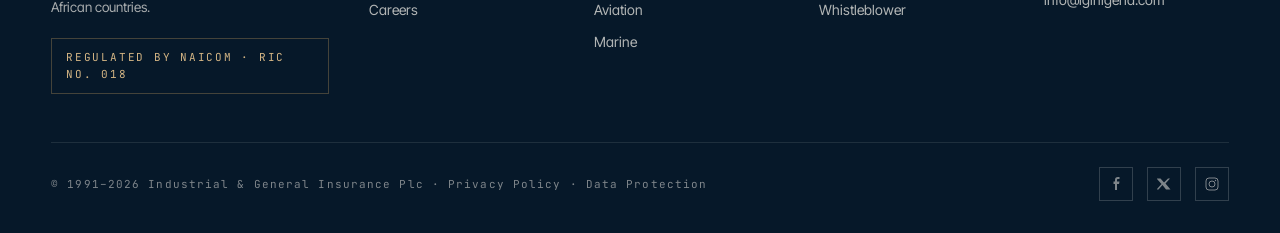
==== commit a93c8842: "Replace fake letter-mark with real IGI logo + add Chairman photo - assets/logo.png wired into nav on" ====
--- a/about.html
+++ b/about.html
@@ -14,8 +14,8 @@
 <header class="nav is-light">
   <div class="container nav__inner">
     <a href="index.html" class="nav__logo">
-      <div class="nav__logo-mark">i</div>
-      <div class="nav__logo-text">IGI<small>Est. 1991 · Lagos</small></div>
+      <img src="assets/logo.png" alt="IGI — Industrial & General Insurance Plc" class="nav__logo-img">
+      <small class="nav__logo-est">Est. 1991 · Lagos</small>
     </a>
     <nav class="nav__links" aria-label="Primary">
       <a class="nav__link" href="index.html">Home</a>
@@ -219,9 +219,9 @@
   <div class="container">
     <div class="footer__top">
       <div class="footer__brand">
-        <a href="index.html" class="nav__logo">
-          <div class="nav__logo-mark">i</div>
-          <div class="nav__logo-text" style="color:var(--ivory)">IGI<small style="color:var(--brass-light)">Est. 1991 · Lagos</small></div>
+        <a href="index.html" class="nav__logo nav__logo--dark">
+          <img src="assets/logo.png" alt="IGI — Industrial & General Insurance Plc" class="nav__logo-img">
+          <small class="nav__logo-est" style="color:var(--brass-light)">Est. 1991 · Lagos</small>
         </a>
         <p>Industrial &amp; General Insurance Plc — a composite insurer serving families, enterprises and federal sectors across Nigeria and four African countries.</p>
         <div class="footer__reg">Regulated by NAICOM · RIC No. 018</div>
--- a/assets/styles.css
+++ b/assets/styles.css
@@ -252,31 +252,50 @@
   transition: border-color .35s var(--ease);
 }
 .nav.is-scrolled .nav__logo { border-right-color: var(--rule); }
-.nav__logo-mark {
-  width: 34px; height: 34px;
-  display: grid; place-items: center;
-  background: var(--brass);
-  color: var(--navy-deep);
-  font-family: var(--f-display);
-  font-weight: 600;
-  font-size: 17px;
-  letter-spacing: -0.02em;
-}
-.nav__logo-text {
-  font-family: var(--f-display);
-  font-weight: 500;
-  font-size: 17px;
-  letter-spacing: -0.01em;
-  line-height: 1;
-}
-.nav__logo-text small {
+/* Real IGI wordmark logo */
+.nav__logo-img {
+  height: 42px;
+  width: auto;
+  display: block;
+  flex-shrink: 0;
+  transition: height .35s var(--ease), filter .35s var(--ease);
+}
+.nav.is-scrolled .nav__logo-img { height: 38px; }
+
+/* Subtle brightness lift on dark/transparent nav so the blue IGI stays
+   readable against navy.  No filter on the scrolled (ivory) state. */
+.nav.is-light:not(.is-scrolled) .nav__logo-img {
+  filter: brightness(1.15) contrast(1.05) drop-shadow(0 1px 2px rgba(0,0,0,0.25));
+}
+
+.nav__logo-est {
   display: block;
   font-family: var(--f-mono);
   font-size: 9px;
   letter-spacing: 0.2em;
-  margin-top: 3px;
-  opacity: .65;
   font-weight: 400;
+  color: var(--brass-light);
+  text-transform: uppercase;
+  line-height: 1;
+  opacity: .75;
+  white-space: nowrap;
+  align-self: end;
+  padding-bottom: 4px;
+  transition: color .35s var(--ease);
+}
+.nav.is-scrolled .nav__logo-est { color: var(--brass-deep); opacity: .85; }
+
+/* Footer variant — always on navy-deep */
+.nav__logo--dark .nav__logo-img {
+  filter: brightness(1.2) contrast(1.05) drop-shadow(0 1px 2px rgba(0,0,0,0.3));
+}
+.nav__logo--dark .nav__logo-est { color: var(--brass-light); }
+
+/* Shrink on narrower viewports */
+@media (max-width: 600px) {
+  .nav__logo-img { height: 36px; }
+  .nav.is-scrolled .nav__logo-img { height: 32px; }
+  .nav__logo-est { display: none; }  /* hide the tag on phones so logo fits */
 }
 .nav__links {
   display: flex; align-items: center; gap: 26px;
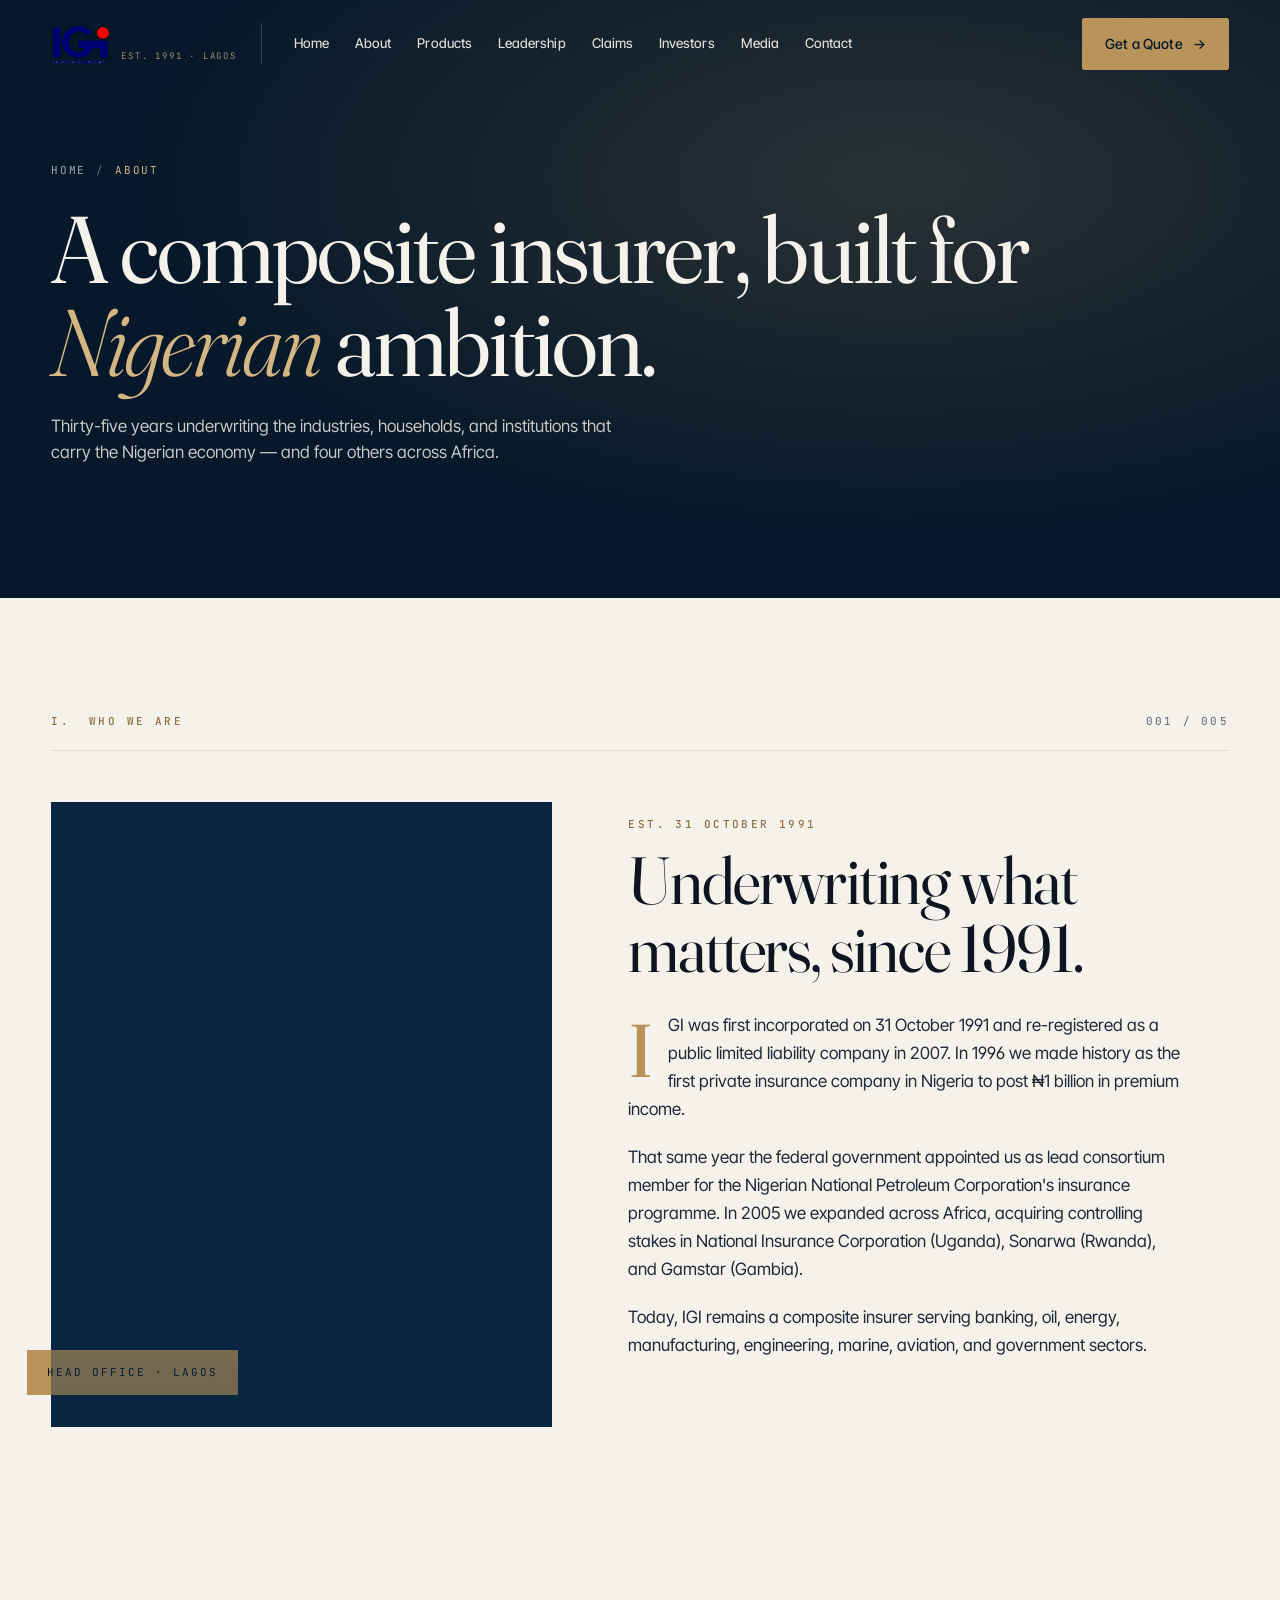
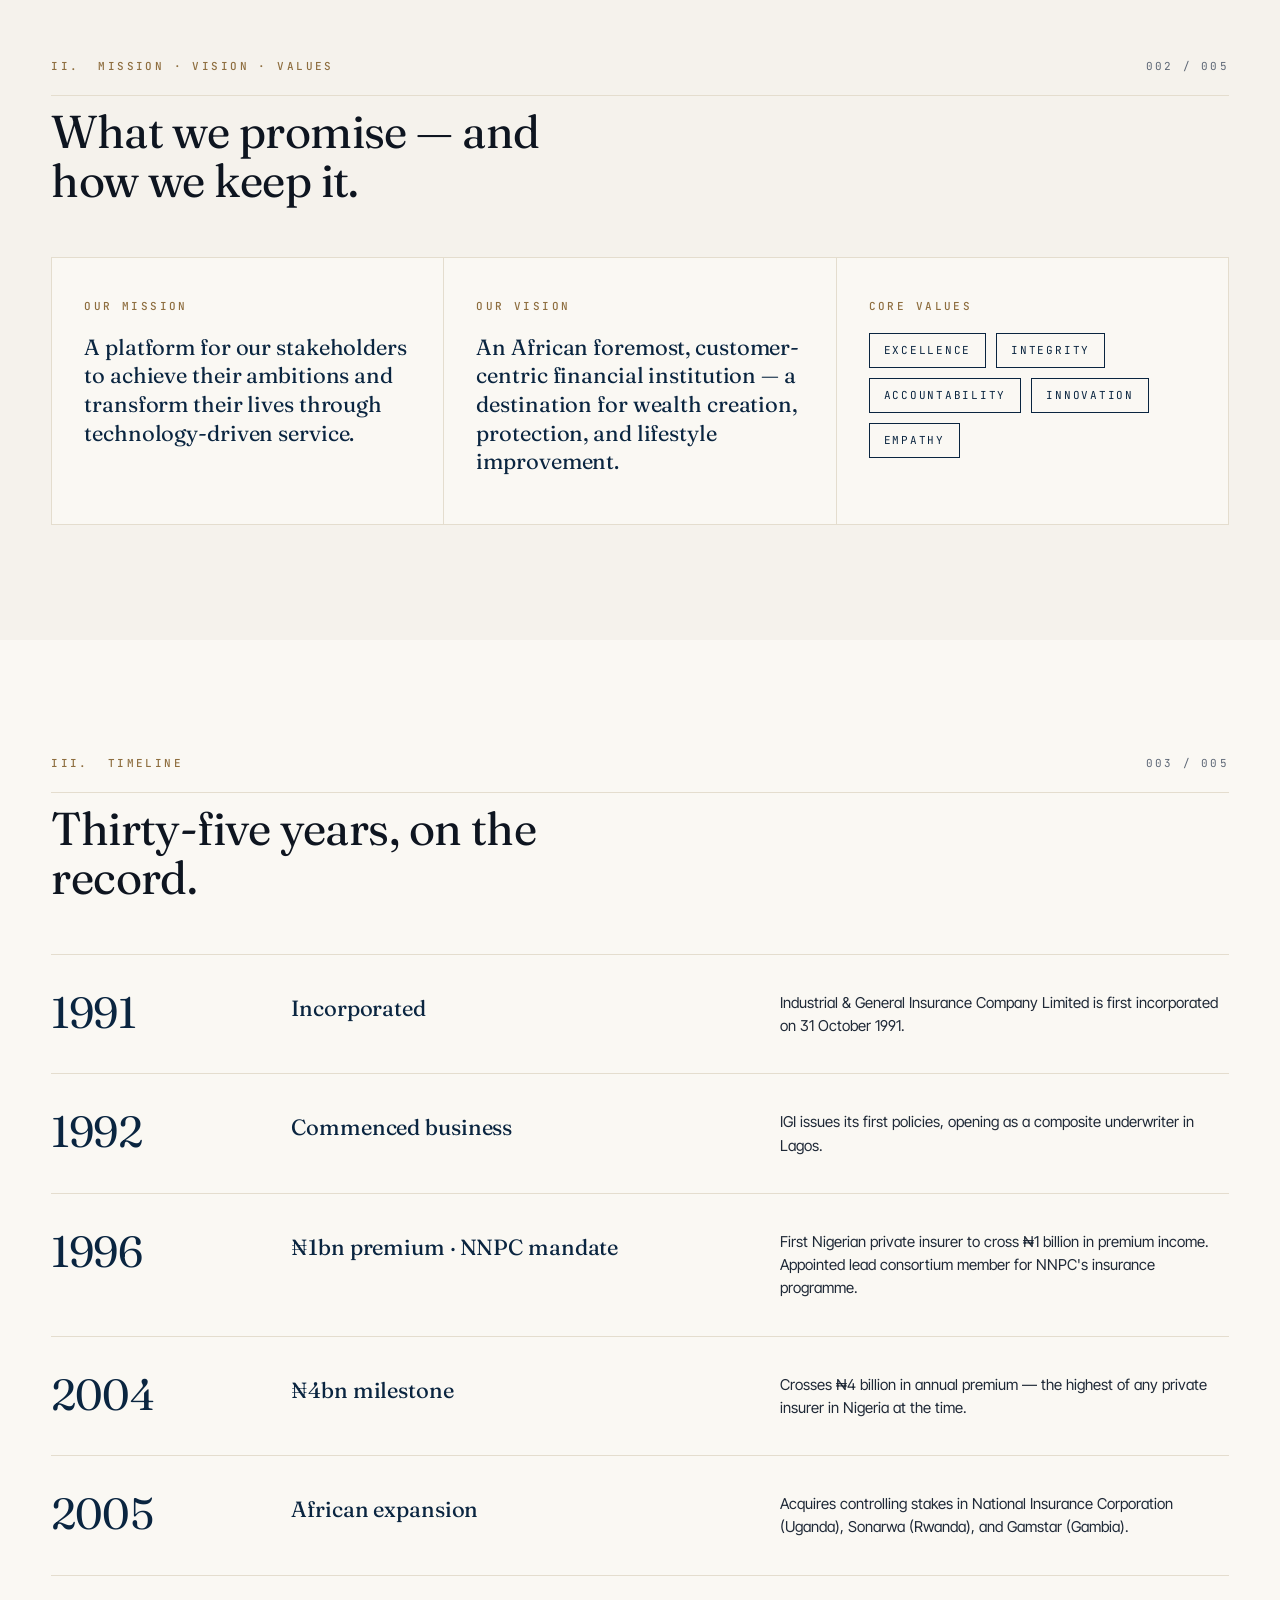
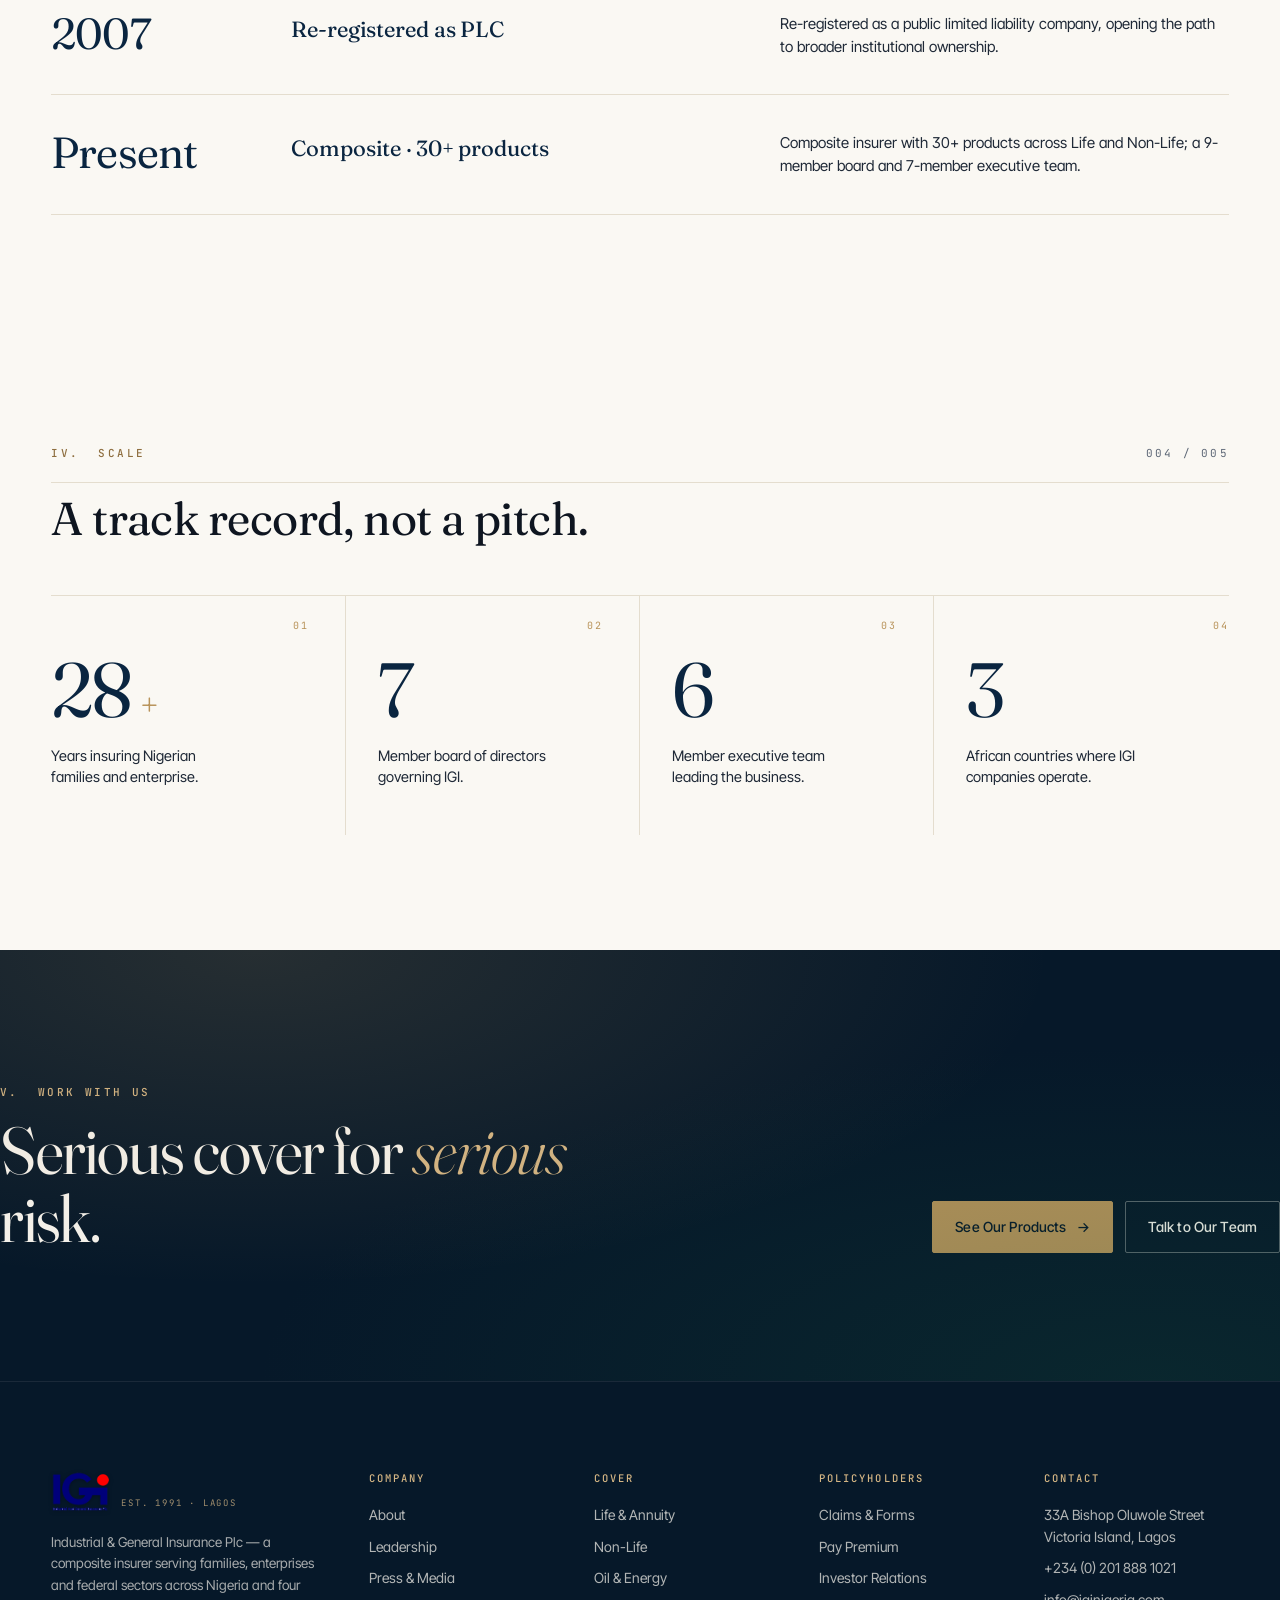
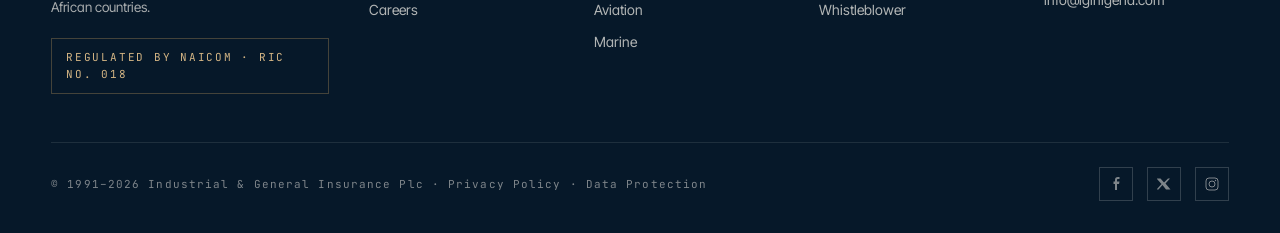
==== commit 2dbd29c1: "Fix aggressive asset caching so updates land immediately - vercel.json: loosened Cache-Control — ima" ====
--- a/about.html
+++ b/about.html
@@ -7,7 +7,7 @@
 <link rel="preconnect" href="https://fonts.googleapis.com">
 <link rel="preconnect" href="https://fonts.gstatic.com" crossorigin>
 <link href="https://fonts.googleapis.com/css2?family=Fraunces:ital,opsz,wght@0,9..144,300..600;1,9..144,300..500&family=Inter+Tight:wght@380;400;450;500;600&family=JetBrains+Mono:wght@400;500&display=swap" rel="stylesheet">
-<link rel="stylesheet" href="assets/styles.css">
+<link rel="stylesheet" href="assets/styles.css?v=3">
 </head>
 <body>
 
@@ -242,7 +242,7 @@
   </div>
 </footer>
 
-<script src="assets/placeholder.js"></script>
-<script src="assets/site.js"></script>
+<script src="assets/placeholder.js?v=3"></script>
+<script src="assets/site.js?v=3"></script>
 </body>
 </html>
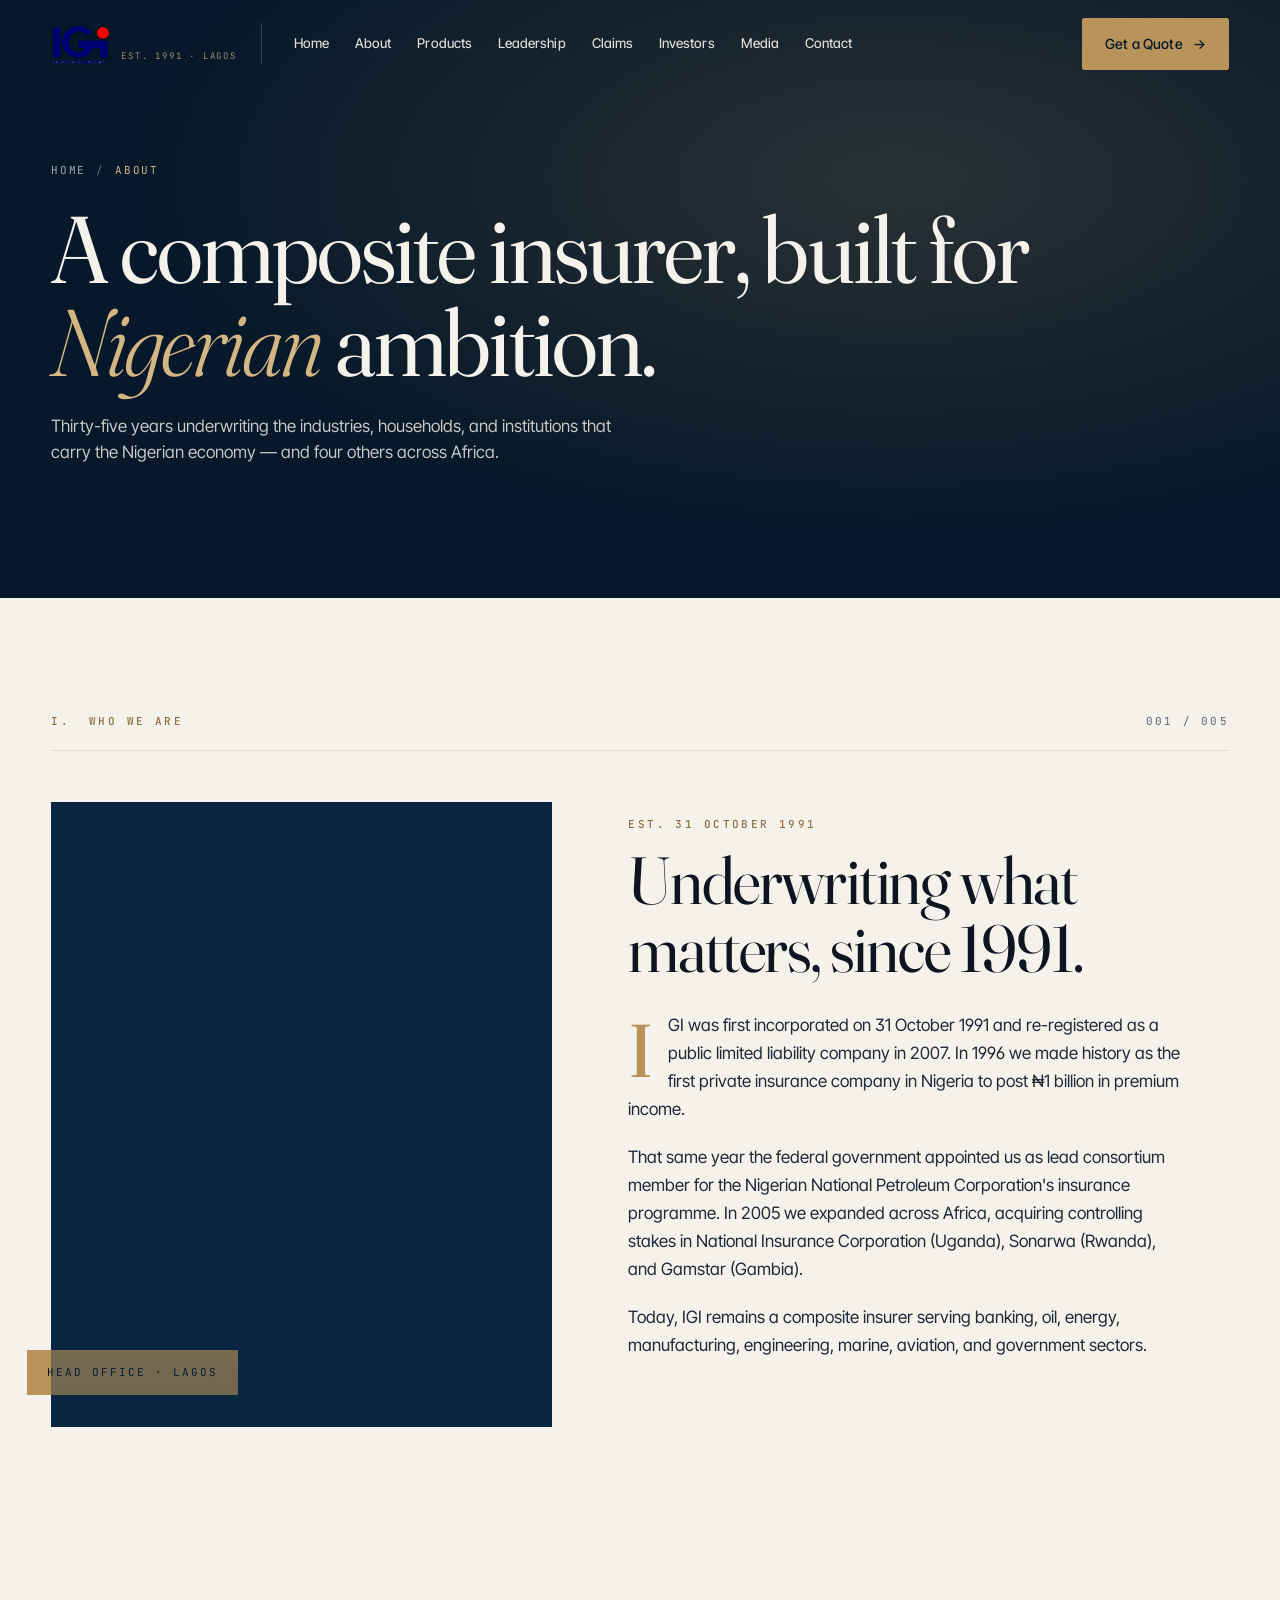
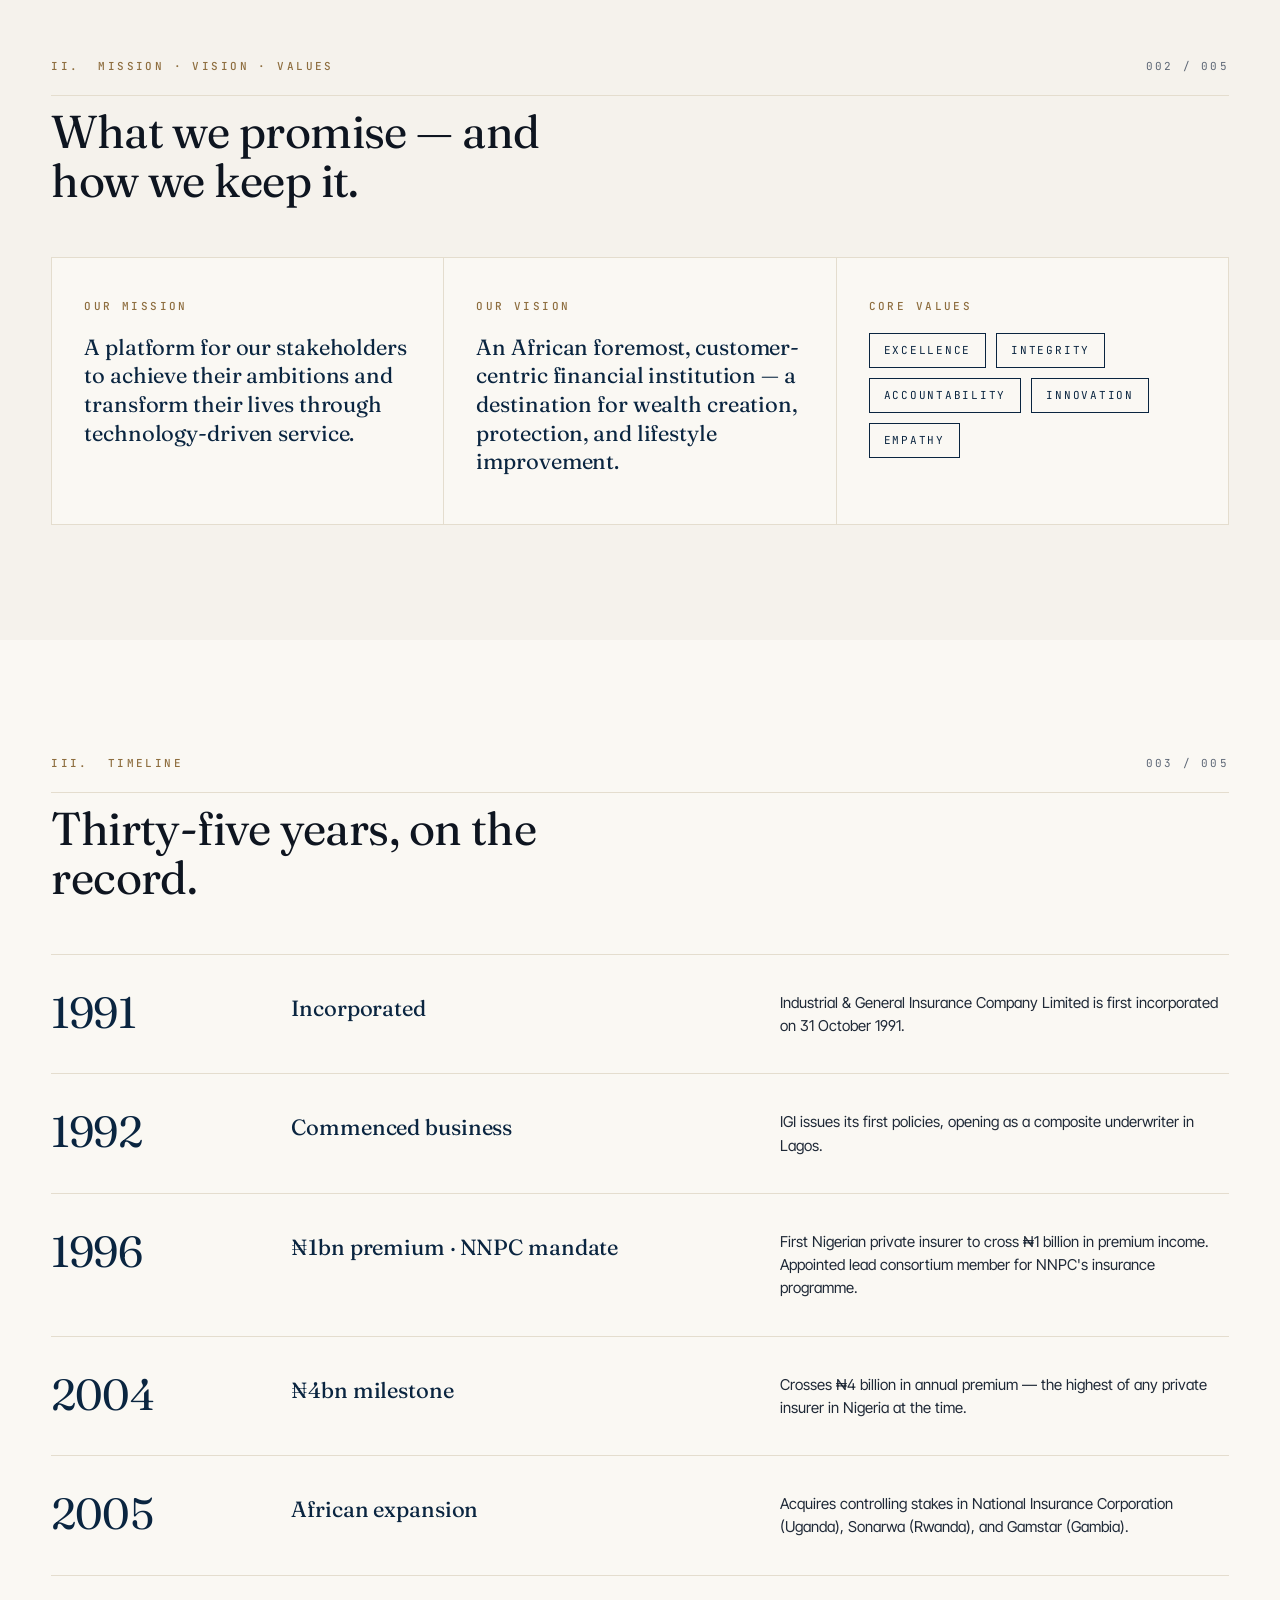
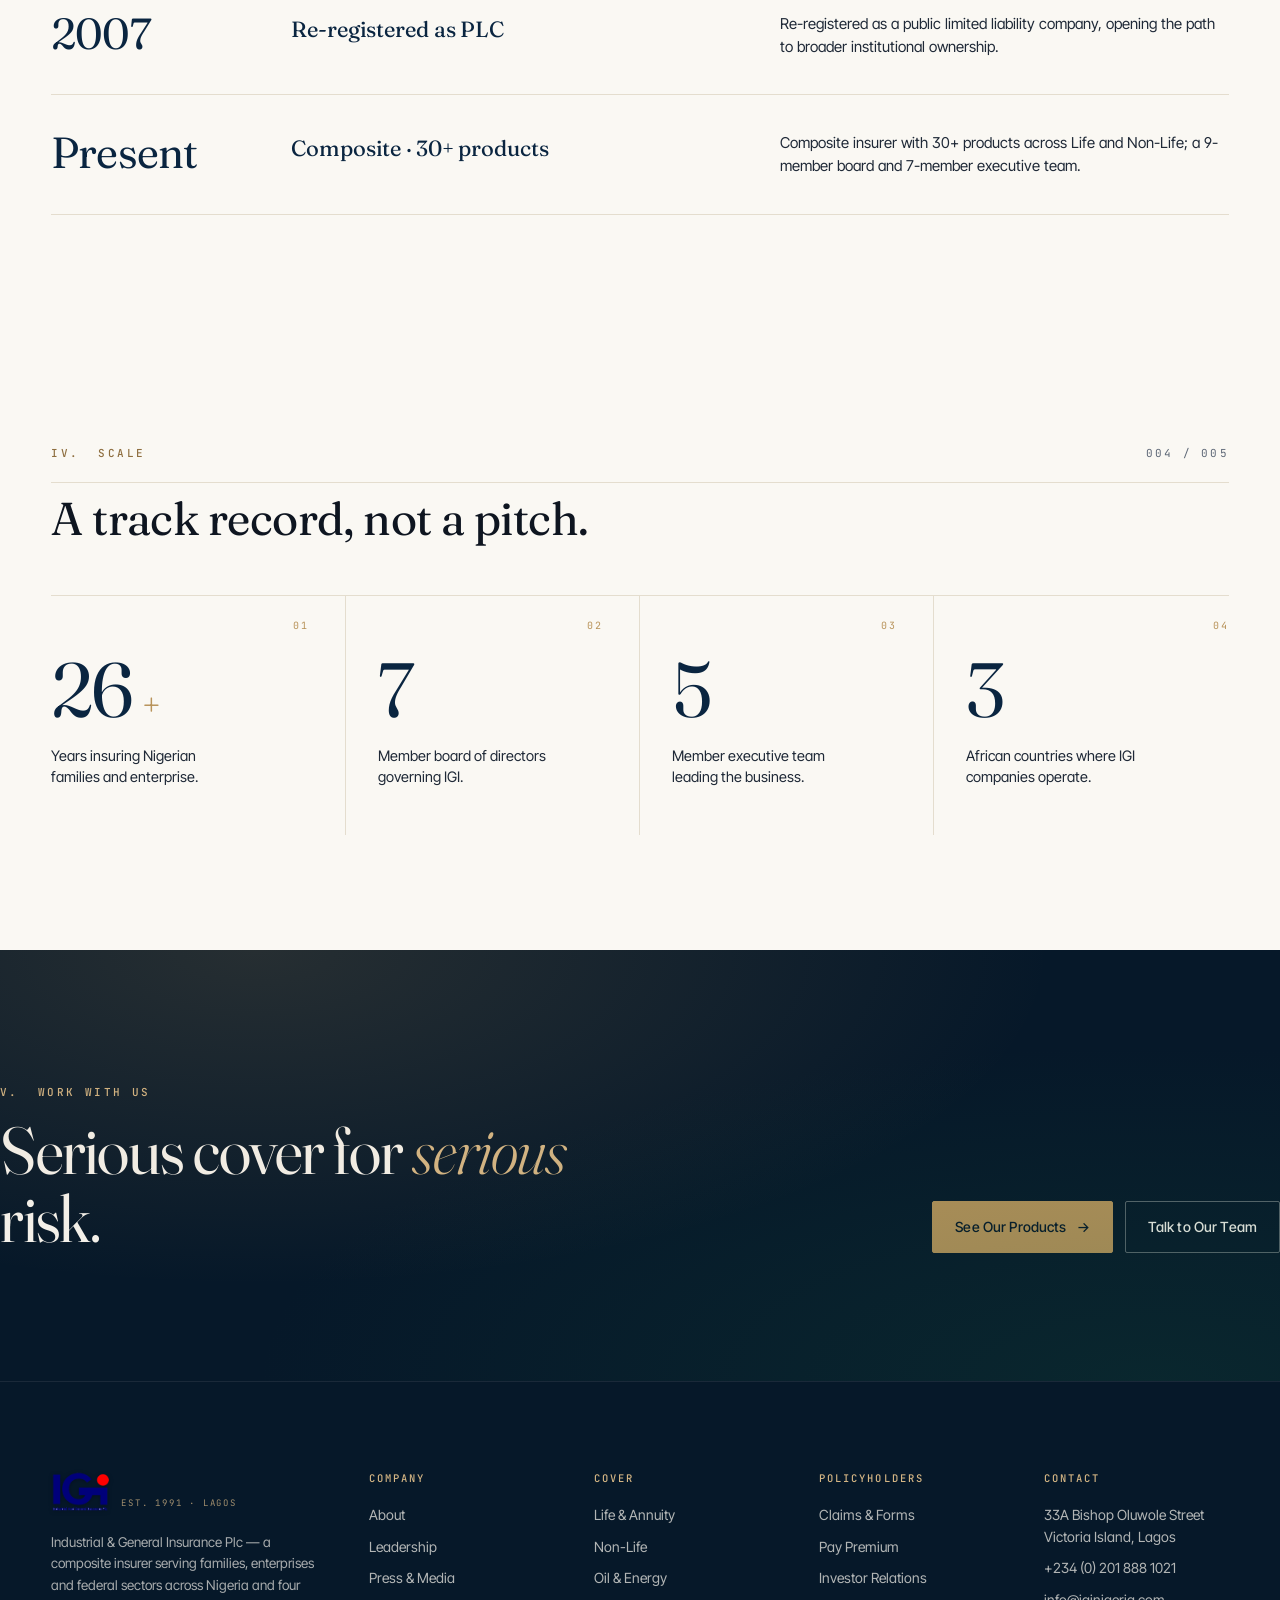
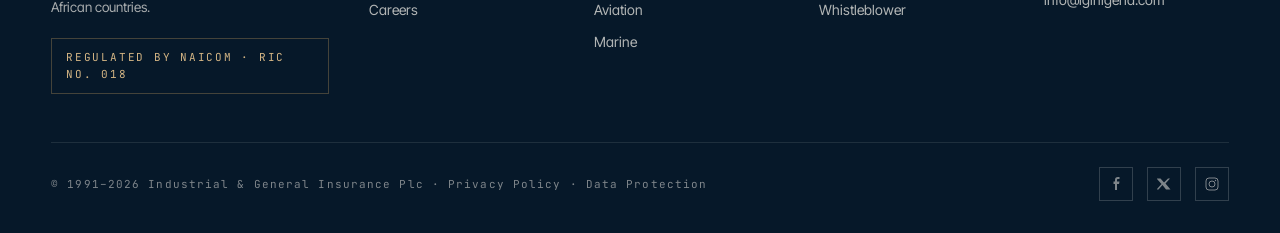
==== commit 72bf2219: "Populate Board of Directors with all 9 members + per-director unique portraits - leadership.html: re" ====
--- a/about.html
+++ b/about.html
@@ -7,7 +7,7 @@
 <link rel="preconnect" href="https://fonts.googleapis.com">
 <link rel="preconnect" href="https://fonts.gstatic.com" crossorigin>
 <link href="https://fonts.googleapis.com/css2?family=Fraunces:ital,opsz,wght@0,9..144,300..600;1,9..144,300..500&family=Inter+Tight:wght@380;400;450;500;600&family=JetBrains+Mono:wght@400;500&display=swap" rel="stylesheet">
-<link rel="stylesheet" href="assets/styles.css?v=3">
+<link rel="stylesheet" href="assets/styles.css?v=4">
 </head>
 <body>
 
@@ -242,7 +242,7 @@
   </div>
 </footer>
 
-<script src="assets/placeholder.js?v=3"></script>
-<script src="assets/site.js?v=3"></script>
+<script src="assets/placeholder.js?v=4"></script>
+<script src="assets/site.js?v=4"></script>
 </body>
 </html>
--- a/assets/styles.css
+++ b/assets/styles.css
@@ -820,6 +820,11 @@
 @media (max-width: 1000px) { .leadership__grid { grid-template-columns: repeat(2, 1fr); } }
 @media (max-width: 560px)  { .leadership__grid { grid-template-columns: 1fr; } }
 
+/* Board section variant — 3 cols for clean 3x3 of 9 directors */
+.leadership__grid--board { grid-template-columns: repeat(3, 1fr); }
+@media (max-width: 1000px) { .leadership__grid--board { grid-template-columns: repeat(2, 1fr); } }
+@media (max-width: 560px)  { .leadership__grid--board { grid-template-columns: 1fr; } }
+
 /* ---------- TESTIMONIALS ---------- */
 .quotes {
   background: var(--ivory);
